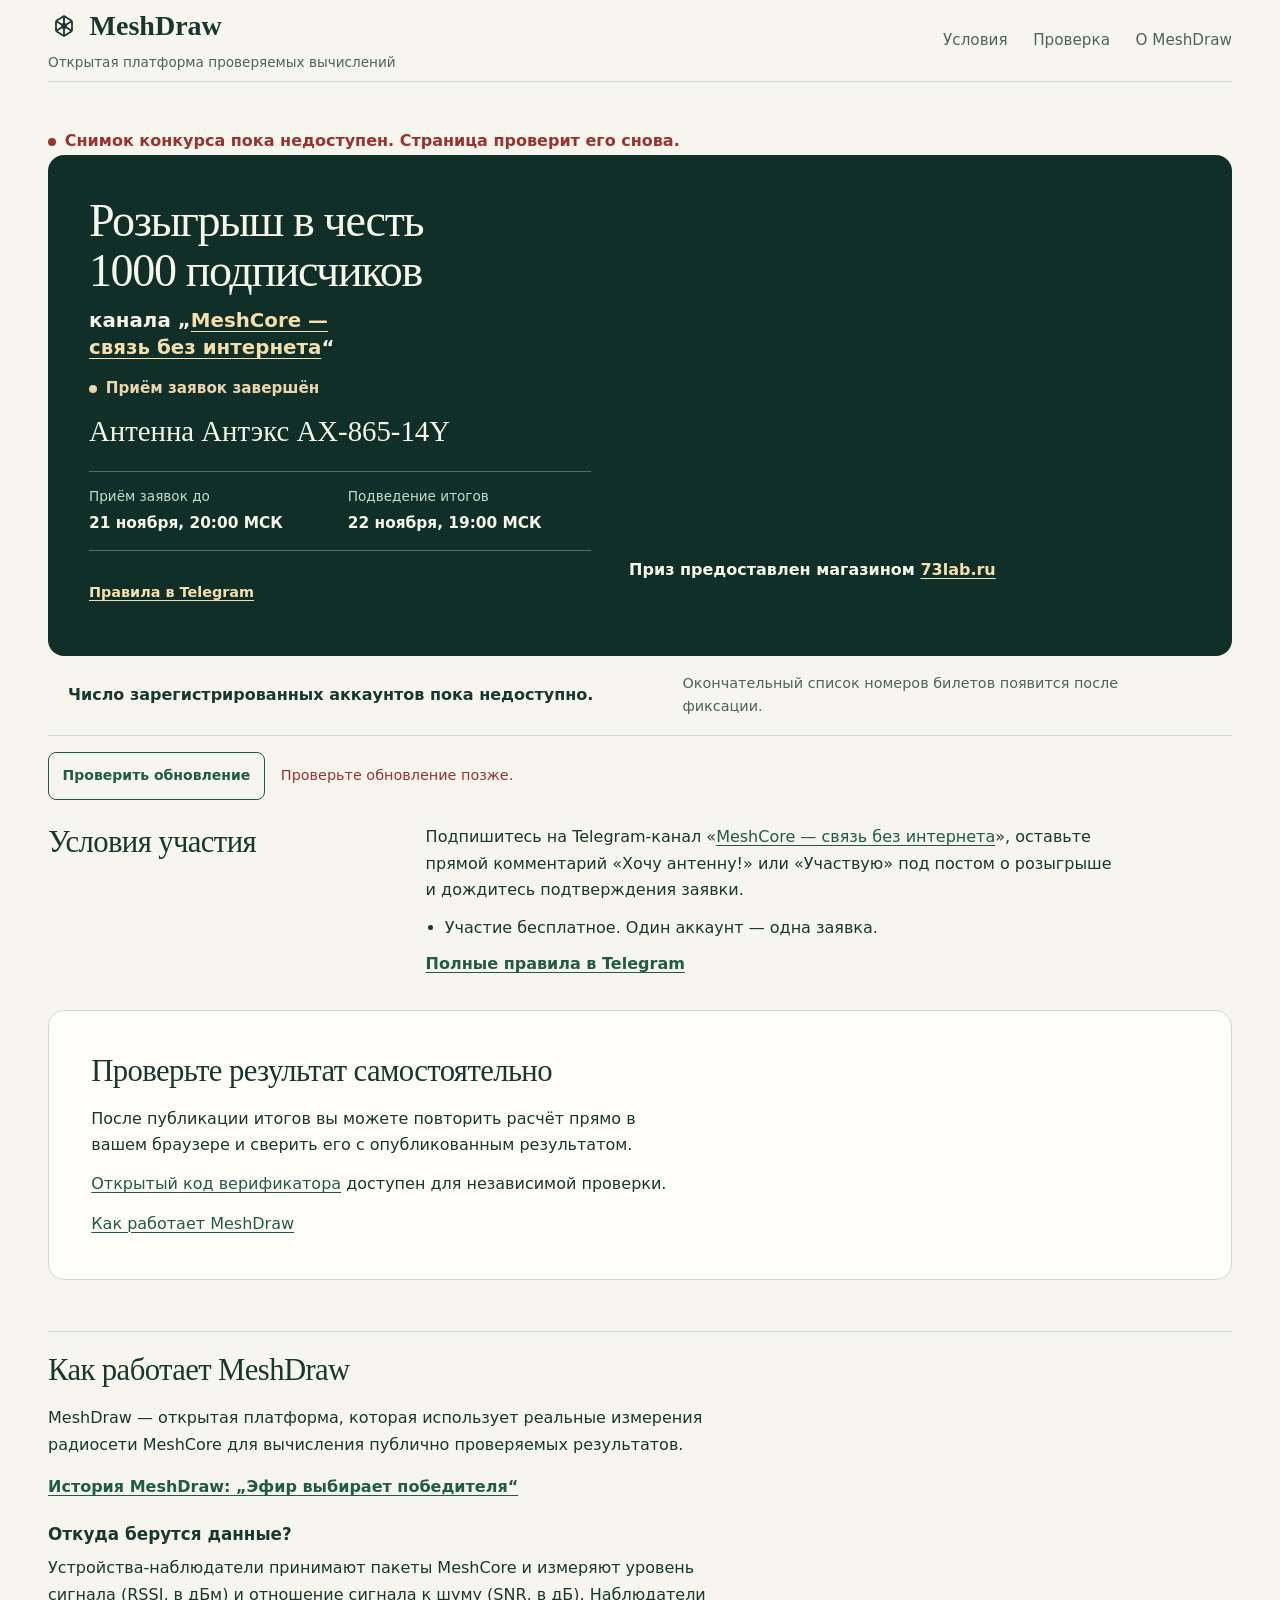
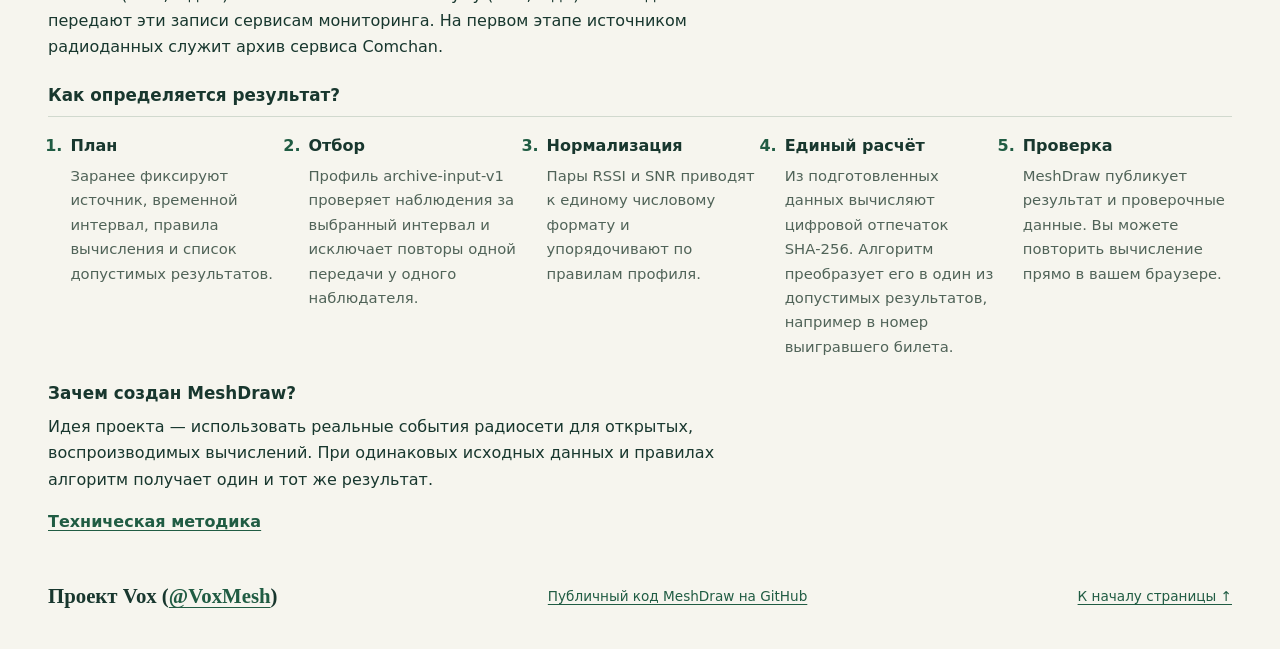
==== docs/index.html @ ba72a6e9 "Link MeshDraw project story" ====
<!doctype html>
<html lang="ru">
<head>
  <meta charset="utf-8">
  <meta name="meshdraw-ui-contract" content="meshdraw-web-v3">
  <meta name="meshdraw-announcement" content="announcement.json">
  <meta name="viewport" content="width=device-width,initial-scale=1">
  <meta http-equiv="Content-Security-Policy" content="default-src 'none'; script-src 'self'; style-src 'self'; connect-src 'self'; img-src 'self'; base-uri 'none'; form-action 'none'; object-src 'none'">
  <meta name="referrer" content="no-referrer">
  <meta name="description" content="MeshDraw — открытая платформа проверяемых вычислений по радиоданным сети MeshCore.">
  <title>MeshDraw</title>
  <link rel="stylesheet" href="./style.css">
  <link rel="stylesheet" href="./show-v2.css">
  <script type="module" src="./show-v2.mjs"></script>
</head>
<body>
  <a class="skip-link" href="#main">К содержанию</a>
  <header class="site-header shell">
    <div class="site-brand">
      <a class="brand" href="#main" aria-label="MeshDraw — к началу страницы">
        <svg viewBox="0 0 32 32" width="32" height="32" fill="none" stroke="currentColor" stroke-width="1.8" aria-hidden="true"><path d="M16 6v20M8 11l8-5 8 5M8 21l8 5 8-5M8 11v10m16-10v10M8 11l16 10M24 11 8 21"/><circle cx="16" cy="16" r="3" fill="currentColor" stroke="none"/></svg>
        <span>Mesh<wbr>Draw</span>
      </a>
      <p class="brand-subtitle">Открытая платформа проверяемых вычислений</p>
    </div>
    <nav aria-label="По странице"><a id="rules-link" href="#rules-section" hidden>Условия</a><a id="tickets-link" href="#tickets-section" hidden>Билеты</a><a href="#verification">Проверка</a><a href="#method">О MeshDraw</a></nav>
  </header>
  <main id="main" class="shell" tabindex="-1" aria-busy="true">
    <p id="state-feedback" class="status" role="status" data-tone="loading">Загружаем состояние конкурса…</p>
    <p id="synthetic-banner" class="synthetic" hidden><strong>Демонстрация MeshDraw.</strong> Счётчик, билеты и результат учебные (SYNTHETIC).</p>
    <section id="prelaunch" class="prelaunch" aria-labelledby="prelaunch-heading" hidden>
      <h1 id="prelaunch-heading">
        <span id="announcement-title">Конкурс MeshDraw</span>
        <span id="announcement-title-channel-line" class="announcement-title-channel" hidden>канала „<a id="announcement-title-channel" rel="noreferrer"></a>“</span>
      </h1>
      <p id="prelaunch-summary">Сведения о конкурсе пока недоступны.</p>
      <div class="announcement-hero" id="announcement-content" hidden>
        <div id="announcement-copy" class="announcement-copy">
          <p class="status announcement-status" id="announcement-status" role="status"></p>
          <p class="announcement-prize"><strong id="announcement-prize-title"></strong></p>
          <dl class="announcement-dates">
            <div>
              <dt>Приём заявок до</dt>
              <dd><time id="announcement-cutoff"></time></dd>
            </div>
            <div>
              <dt>Подведение итогов</dt>
              <dd><time id="announcement-ceremony"></time></dd>
            </div>
          </dl>
          <div class="announcement-actions">
            <a class="announcement-cta" id="announcement-cta" rel="noreferrer" hidden></a>
            <a id="announcement-rules-link" rel="noreferrer"></a>
          </div>
        </div>
        <div class="announcement-media">
          <img id="announcement-prize-image" class="announcement-prize-image" alt="" decoding="async" hidden>
          <p class="announcement-sponsor"><span id="announcement-sponsor"></span> <a id="announcement-sponsor-link" href="https://73lab.ru/" rel="noreferrer">73lab.ru</a></p>
        </div>
      </div>
      <div id="announcement-registration" class="announcement-registration" hidden>
        <div>
          <p id="announcement-meta">Официальный снимок регистрации пока недоступен.</p>
          <p id="announcement-updated" class="muted" hidden>Обновлено <time id="announcement-snapshot"></time></p>
          <p id="announcement-stale" class="muted" hidden>После этого снимка число заявок могло измениться.</p>
        </div>
        <p id="announcement-list-note" class="muted">Окончательный список номеров билетов появится после фиксации.</p>
      </div>
    </section>
    <div class="refresh-line">
      <button id="refresh-state" class="refresh-button" type="button">Проверить обновление</button>
      <p id="refresh-feedback" class="refresh-feedback" role="status"></p>
    </div>
    <p id="show-announcement" class="show-sr" role="status" aria-atomic="true"></p>
    <div id="contest-view" hidden>
      <div class="show-heading">
        <h1 id="contest-title">Конкурс MeshDraw</h1>
        <p id="contest-state" class="status" role="status" data-tone="loading">Загружаем конкурс…</p>
      </div>
      <section id="show-stage" class="show-stage" aria-labelledby="result-heading" hidden>
        <div class="show-display">
          <h2 id="result-heading">Розыгрыш MeshDraw</h2>
          <p class="show-admitted"><span id="show-count-label">Допущено билетов</span> <strong id="show-ticket-count">—</strong></p>
          <p id="show-updated" class="show-updated"></p>
          <p id="show-list-note" class="show-clock-note" hidden>Окончательный список номеров билетов появится после фиксации.</p>
          <p id="show-stale" class="show-clock-note" hidden>Данные могут быть устаревшими.</p>
          <p id="show-clock-label" class="show-clock-label" hidden>До запланированного чтения</p>
          <p id="show-countdown" class="show-countdown" role="timer" aria-live="off" hidden></p>
          <p id="show-clock-note" class="show-clock-note" role="status"></p>
          <div id="show-result" class="show-result">
            <p id="show-mask" class="show-mask" hidden>Билет № ****</p>
            <p id="winner-label" class="winner-label" hidden>Билет победителя</p>
            <p id="saved-result" class="winner" tabindex="-1" hidden></p>
            <p id="result-note" class="result-note">Победивший билет появится после проверки опубликованного пакета.</p>
            <details id="reserve-order" hidden>
              <summary class="show-link">Очередь резервных билетов</summary>
              <ol id="reserve-list"></ol>
            </details>
          </div>
          <div id="reveal-controls" class="reveal-controls" hidden>
            <button id="pause-reveal" type="button">Пауза</button>
            <button id="skip-reveal" type="button">Пропустить анимацию</button>
          </div>
          <div class="show-links">
            <a class="show-link" href="#verification">Проверить расчёт <span aria-hidden="true">↓</span></a>
            <a id="show-plan-link" class="show-link" href="#archive-section">План и хеш</a>
          </div>
        </div>
        <div class="show-network">
          <figure>
          <svg class="show-network-svg" viewBox="0 0 460 270" width="460" height="270" fill="none" aria-hidden="true">
            <path class="show-network-guide" d="M12 40h436M12 92h436M12 144h436M12 196h436M12 248h436M48 16v244m72-244v244m72-244v244m72-244v244m72-244v244m72-244v244"/>
            <path class="show-network-links" d="M47 194l68-89 68 116m-68-116 97 45-29 71m-68-116 91-64 6 109 88-58-94-51m6 109 118 75-30-133 111 45-81 88m-30-133 99-58 12 103"/>
            <path class="show-network-signal" d="M47 194l68-89 97 45 88-58 111 45"/>
            <g class="show-network-waves"><circle cx="212" cy="150" r="34"/><circle cx="212" cy="150" r="61"/><circle cx="212" cy="150" r="92"/></g>
            <g class="show-network-nodes">
              <circle cx="47" cy="194" r="4"/><circle cx="115" cy="105" r="5"/><circle cx="183" cy="221" r="4"/>
              <circle cx="206" cy="41" r="4"/><circle cx="212" cy="150" r="8"/><circle cx="300" cy="92" r="5"/>
              <circle cx="330" cy="225" r="4"/><circle cx="399" cy="34" r="4"/><circle cx="411" cy="137" r="5"/>
            </g>
          </svg>
          <figcaption>
            <strong>Схема сети MeshCore</strong>
            <span>Иллюстрация связи между узлами без географии и телеметрии.</span>
          </figcaption>
          </figure>
          <div id="show-rf" class="show-rf" hidden>
            <p id="show-rf-summary"></p>
            <svg viewBox="0 0 240 48" width="240" height="48" fill="none" aria-hidden="true">
              <path d="M0 12h240M0 36h240" class="show-network-guide"/>
              <polyline id="show-rf-trace" class="show-network-signal" pathLength="1" stroke-dasharray="1"/>
            </svg>
            <p id="show-rf-caption"></p>
          </div>
        </div>
      </section>

      <div class="contest-content">
        <section id="rules-section" class="rules-section" aria-labelledby="rules-heading">
          <h2 id="rules-heading">Условия участия</h2>
          <p id="prize" class="prize" hidden></p>
          <p id="rules" class="rules">Условия пока не загружены.</p>
          <dl class="dates">
            <div><dt>Начало приёма</dt><dd id="opens-at">—</dd></div>
            <div><dt>Приём до <span class="muted">(не включая границу)</span></dt><dd id="cutoff-at">—</dd></div>
          </dl>
        </section>
        <section id="tickets-section" class="tickets-section" aria-labelledby="tickets-heading" hidden>
          <h2 id="tickets-heading">Зафиксированные билеты <span id="ticket-count" class="ticket-count"></span></h2>
          <details id="ticket-details"><summary>Посмотреть номера билетов</summary><ul id="tickets" class="tickets" tabindex="0" aria-label="Опубликованные номера билетов"></ul></details>
        </section>
        <section id="archive-section" hidden aria-labelledby="archive-heading">
          <h2 id="archive-heading">План розыгрыша</h2>
          <dl class="archive-plan">
            <div><dt>Запланированное чтение источника</dt><dd id="archive-read-at">—</dd></div>
            <div><dt>Архивный интервал</dt><dd id="archive-window">—</dd></div>
            <div><dt>Контрольная сумма плана (SHA-256)</dt><dd><code id="plan-hash">—</code></dd></div>
          </dl>
        </section>
      </div>
    </div>
    <section id="announcement-rules" class="announcement-rules" aria-labelledby="announcement-rules-title" hidden>
      <h2 id="announcement-rules-title">Условия участия</h2>
      <div>
        <p id="announcement-participation"></p>
        <ul id="announcement-conditions"></ul>
        <p><a id="announcement-full-rules" rel="noreferrer"></a></p>
      </div>
    </section>
    <section id="verification" class="verification" aria-labelledby="verification-heading">
      <div class="verification-intro">
        <h2 id="verification-heading">Проверьте результат самостоятельно</h2>
        <p id="verification-note">После публикации итогов вы можете повторить расчёт прямо в вашем браузере и сверить его с опубликованным результатом.</p>
        <p><a id="verification-source" href="https://github.com/VoxMesh/meshdraw" rel="noreferrer">Открытый код верификатора</a> доступен для независимой проверки.</p>
        <p><a href="#method">Как работает MeshDraw</a></p>
      </div>
      <div id="verification-action" class="verification-action" hidden>
        <button id="recalculate" type="button" disabled hidden aria-describedby="verification-note">Пересчитать в браузере</button>
        <p id="verification-links" hidden><a id="download-verification" download="verification.json">Скачать данные для проверки</a></p>
        <p id="verification-status" class="verification-status" role="status" aria-live="polite" aria-atomic="true">Проверка ещё не выполнена.</p>
      </div>
      <details id="calculation-details" class="technical-details" hidden>
        <summary>Технические подробности</summary>
        <div class="technical-body">
          <p class="muted">Профиль archive-input-v1 задаёт отбор наблюдений из снимка архива Comchan. После исключения повторов и нормализации RSSI и SNR вычисляются SHA-256 и индекс в зафиксированном списке билетов.</p>
          <p id="steps-note" class="muted">После пересчёта здесь появятся выбранные записи, RF-байты, хеш и индекс билета.</p>
          <pre id="calculation-output" hidden tabindex="0" aria-label="Шаги и значения пересчёта"></pre>
          <div class="downloads">
            <p><a href="./result.json" download>Скачать состояние конкурса (JSON)</a></p>
          </div>
        </div>
      </details>
    </section>
    <section id="method" class="method" aria-labelledby="method-heading">
      <h2 id="method-heading">Как работает MeshDraw</h2>
      <p class="method-intro">MeshDraw — открытая платформа, которая использует реальные измерения радиосети MeshCore для вычисления публично проверяемых результатов.</p>
      <p class="method-link"><a href="https://t.me/MeshCore_offline_network/201" rel="noreferrer">История MeshDraw: „Эфир выбирает победителя“</a></p>
      <h3>Откуда берутся данные?</h3>
      <p class="method-intro">Устройства-наблюдатели принимают пакеты MeshCore и измеряют уровень сигнала (RSSI, в дБм) и отношение сигнала к шуму (SNR, в дБ). Наблюдатели передают эти записи сервисам мониторинга. На первом этапе источником радиоданных служит архив сервиса Comchan.</p>
      <h3>Как определяется результат?</h3>
      <ol class="method-steps">
        <li><strong>План</strong><p>Заранее фиксируют источник, временной интервал, правила вычисления и список допустимых результатов.</p></li>
        <li><strong>Отбор</strong><p>Профиль archive-input-v1 проверяет наблюдения за выбранный интервал и исключает повторы одной передачи у одного наблюдателя.</p></li>
        <li><strong>Нормализация</strong><p>Пары RSSI и SNR приводят к единому числовому формату и упорядочивают по правилам профиля.</p></li>
        <li><strong>Единый расчёт</strong><p>Из подготовленных данных вычисляют цифровой отпечаток SHA‑256. Алгоритм преобразует его в один из допустимых результатов, например в номер выигравшего билета.</p></li>
        <li><strong>Проверка</strong><p>MeshDraw публикует результат и проверочные данные. Вы можете повторить вычисление прямо в вашем браузере.</p></li>
      </ol>
      <h3>Зачем создан MeshDraw?</h3>
      <p class="method-intro">Идея проекта — использовать реальные события радиосети для открытых, воспроизводимых вычислений. При одинаковых исходных данных и правилах алгоритм получает один и тот же результат.</p>
      <p class="method-link"><a id="method-docs" href="https://github.com/VoxMesh/meshdraw#методика" rel="noreferrer">Техническая методика</a></p>
    </section>
    <noscript><p class="error">Включите JavaScript, чтобы увидеть состояние конкурса и воспользоваться пересчётом.</p></noscript>
  </main>
  <footer class="site-footer shell"><span class="footer-brand">Проект Vox (<a href="https://github.com/VoxMesh" rel="noreferrer">@VoxMesh</a>)</span><a href="https://github.com/VoxMesh/meshdraw" rel="noreferrer">Публичный код MeshDraw на GitHub</a><a href="#main">К началу страницы ↑</a></footer>
</body>
</html>
---- docs/style.css ----
:root { color-scheme:light; --ink:#18372e; --muted:#506358; --paper:#f6f5ee; --surface:#fffef9; --line:#d1d9ce; --accent:#205c43; --forest:#153e30; --mint:#e0f2d2; --error:#9c322c; --focus:#b95320; --hint:#eef1e8; }
* { box-sizing:border-box; }
[hidden] { display:none !important; }
html { scroll-behavior:smooth; scroll-padding-top:1.5rem; }
body { margin:0; background:var(--paper); color:var(--ink); font:1rem/1.65 system-ui,-apple-system,'Segoe UI',sans-serif; }
.shell { width:min(100% - 6rem,77rem); margin-inline:auto; }
.site-header { display:flex; align-items:center; justify-content:space-between; gap:.65rem 1.5rem; padding-block:.55rem; border-bottom:1px solid var(--line); }
.brand { display:inline-flex; align-items:center; gap:.6rem; font:700 1.75rem/1.2 Georgia,'Times New Roman',serif; text-decoration:none; color:var(--ink); }
.site-brand { min-inline-size:0; }
.brand { max-inline-size:100%; min-inline-size:0; }
.brand-subtitle { max-width:48ch; margin-top:.2rem; color:var(--muted); font-size:.85rem; line-height:1.4; overflow-wrap:anywhere; }
.brand span { min-inline-size:0; overflow-wrap:anywhere; }
.brand svg { flex-shrink:0; }
nav { display:flex; flex-wrap:wrap; gap:clamp(.8rem,2vw,2rem); font-size:.95rem; }
nav a { display:inline-flex; align-items:center; min-height:44px; text-decoration:none; color:var(--muted); padding-block:.5rem; }
nav a:hover { text-decoration:underline; }
main { padding-block:1.4rem 1rem; }
.prelaunch { padding-block:clamp(2rem,6vw,5.5rem) clamp(2.5rem,6vw,5.5rem); }
.prelaunch h1 { max-width:20ch; }
.prelaunch p { max-width:48ch; margin-top:1.25rem; color:var(--muted); font-size:1.05rem; }
h1,h2,h3,p { margin:0; }
h1,h2,h3 { overflow-wrap:anywhere; text-wrap:balance; }
h1 { font:500 clamp(2.25rem,4.4vw,3.75rem)/1.1 Georgia,'Times New Roman',serif; letter-spacing:-.03em; max-width:19ch; }
h2 { font:500 clamp(1.5rem,2.4vw,2rem)/1.2 Georgia,'Times New Roman',serif; letter-spacing:-.02em; margin-bottom:1rem; }
h3 { font-size:1.05rem; margin-block:1.5rem .75rem; }
p+p { margin-top:.8rem; }
.synthetic { background:#eee5bf; color:#49431e; padding:.65rem 1rem; margin-bottom:2rem; border-radius:.4rem; font-size:.9rem; }
.contest-overview { display:grid; grid-template-columns:minmax(0,1.2fr) minmax(0,.9fr); gap:clamp(2rem,5vw,5rem); align-items:start; padding-block:1.25rem 3.5rem; }
.contest-intro { padding-block:.5rem; }
.prize { font-size:1.2rem; line-height:1.5; margin-top:1.3rem; overflow-wrap:anywhere; }
.status { display:inline-flex; align-items:baseline; gap:.55rem; color:var(--accent); font-weight:650; margin-top:1.5rem; }
.status::before { content:''; width:.5rem; height:.5rem; border-radius:50%; background:currentColor; flex:0 0 .5rem; align-self:center; }
.status[data-tone="loading"] { color:var(--muted); }
.status[data-tone="error"] { color:var(--error); }
.dates { margin:1.5rem 0 0; display:grid; gap:1rem; }
.dates div { border-top:1px solid var(--line); padding-top:.7rem; }
dt { font-size:.85rem; color:var(--muted); margin-bottom:.2rem; }
dd { margin:0; overflow-wrap:anywhere; font-variant-numeric:tabular-nums; }
.snapshot-note { color:var(--muted); font-size:.85rem; max-width:55ch; margin-top:1rem; }
.result-panel { position:relative; overflow:hidden; background:var(--forest); color:#f4f8eb; border-radius:1rem; padding:clamp(1.5rem,3.5vw,3rem); min-width:0; }
.result-panel h2 { font-size:1.4rem; margin-bottom:2.5rem; }
.winner-label { color:#c8ddc4; font-size:.9rem; }
.winner { font:500 clamp(3.25rem,7vw,6rem)/1.2 Georgia,'Times New Roman',serif; letter-spacing:-.03em; font-variant-numeric:lining-nums tabular-nums; overflow-wrap:anywhere; padding-block:.25rem .8rem; }
.result-panel[data-result="empty"] .winner,.result-panel[data-result="error"] .winner { font-size:clamp(2rem,3.6vw,3rem); padding-block:1rem; }
.result-note { color:#d2e3cb; font-size:.9rem; min-height:3.3em; }
.result-link { display:flex; justify-content:space-between; gap:1rem; border-top:1px dashed #769780; margin-top:2rem; padding-top:1.25rem; color:var(--mint); font-weight:650; text-decoration:none; }
.result-link:hover { color:#fff; text-decoration:underline; }
.result-panel[data-result="available"] .winner { animation:reveal-result .6s cubic-bezier(.16,1,.3,1) both; }
@keyframes reveal-result { from { clip-path:inset(0 0 100%); transform:translateY(.25rem); } to { clip-path:inset(0); transform:translateY(0); } }
.contest-content { display:grid; grid-template-columns:minmax(0,1.2fr) minmax(0,.9fr); gap:clamp(2rem,5vw,5rem); padding-block:2.5rem 3rem; border-top:1px solid var(--line); }
.rules { white-space:pre-wrap; overflow-wrap:anywhere; max-width:70ch; }
.ticket-count { display:inline-block; padding:.1em .45em; background:#e3eadb; border-radius:.25rem; font:600 .65em/1.5 system-ui,sans-serif; vertical-align:.15em; font-variant-numeric:tabular-nums; }
.tickets-section .muted { max-width:50ch; }
.tickets { display:grid; grid-template-columns:repeat(auto-fill,minmax(4.2rem,1fr)); gap:.5rem; list-style:none; padding:.25rem; margin:1rem 0 .25rem; max-height:20rem; overflow:auto; font:.95rem/1.6 ui-monospace,'Cascadia Code',Consolas,monospace; font-variant-numeric:tabular-nums; }
.tickets li { background:var(--surface); text-align:center; border:1px solid var(--line); border-radius:.3rem; padding:.4rem .25rem; overflow-wrap:anywhere; }
.tickets li[data-winner="true"] { background:var(--forest); color:#fff; border-color:var(--forest); }
.verification { display:grid; grid-template-columns:minmax(0,1.2fr) minmax(0,.9fr); column-gap:clamp(2rem,5vw,5rem); background:var(--surface); border:1px solid var(--line); border-radius:1rem; padding:clamp(1.25rem,3.3vw,3rem); }
.verification-intro p { max-width:65ch; }
.verification-action { padding-top:.25rem; }
button { border:1px solid var(--accent); border-radius:.5rem; padding:.9rem 1.6rem; background:var(--accent); color:#fff; font:650 1rem/1.4 system-ui,sans-serif; cursor:pointer; min-height:3rem; min-width:12rem; }
button:hover:not(:disabled) { background:#164b35; border-color:#164b35; }
button:active:not(:disabled) { background:#103c29; }
button:disabled { background:#e0e5da; color:#52634f; border-color:#c0cbb8; cursor:not-allowed; }
.verification-status { margin-top:1rem; font-size:.95rem; font-weight:600; min-height:3.3em; overflow-wrap:anywhere; }
.verification-status[data-state="match"] { color:var(--accent); }
.verification-status[data-state="error"],.error { color:var(--error); }
details { margin-top:1rem; }
summary { cursor:pointer; width:fit-content; font-weight:600; color:var(--accent); padding-block:.4rem; min-height:2.75rem; }
summary:hover { text-decoration:underline; text-underline-offset:.2em; }
.technical-details { grid-column:1/-1; border-top:1px solid var(--line); padding-top:.6rem; }
.technical-body { padding-block:.75rem .25rem; }
.archive-plan { display:grid; gap:1rem; margin:.75rem 0 1.5rem; }
.archive-plan dd { font-size:.9rem; }
pre { margin:1.25rem 0; padding:1rem; background:var(--hint); border-radius:.4rem; white-space:pre-wrap; overflow-wrap:anywhere; overflow-x:auto; font:.85rem/1.6 ui-monospace,'Cascadia Code',Consolas,monospace; tab-size:2; }
code { font:.85em/1.6 ui-monospace,'Cascadia Code',Consolas,monospace; overflow-wrap:anywhere; }
.downloads { display:flex; gap:.5rem 2rem; flex-wrap:wrap; margin-block:1rem; font-size:.9rem; }
.downloads p { margin:0; }
.muted { color:var(--muted); font-size:.95rem; }
.site-footer { display:flex; align-items:center; justify-content:space-between; flex-wrap:wrap; gap:1rem 2rem; padding-block:2rem 2.5rem; color:var(--muted); font-size:.85rem; }
.footer-brand { font:700 1.3rem/1.2 Georgia,'Times New Roman',serif; color:var(--ink); }
a { color:var(--accent); text-underline-offset:.2em; text-decoration-thickness:1px; }
a:hover { text-decoration-thickness:2px; }
:focus-visible { outline:3px solid var(--focus); outline-offset:4px; }
.result-panel :focus-visible { outline-color:var(--mint); }
.skip-link { position:absolute; z-index:2; top:.5rem; left:.75rem; padding:.5rem .75rem; background:var(--surface); transform:translateY(-200%); }
.skip-link:focus { transform:translateY(0); }
::selection { background:#c5dec1; color:var(--ink); }
* { scrollbar-color:#829b7e var(--paper); }
@media(max-width:55rem) {
  .shell { width:calc(100% - 3rem); }
  .contest-overview,.contest-content,.verification { grid-template-columns:minmax(0,1fr); }
  .contest-overview { padding-bottom:2rem; gap:2rem; }
  .contest-content { padding-block:2rem; gap:2rem; }
  h1 { max-width:24ch; }
  .result-panel h2 { margin-bottom:1.5rem; }
  .verification-action { margin-top:1.5rem; }
}
@media(max-width:32rem) {
  .shell { width:calc(100% - 2rem); }
  .site-header { flex-wrap:wrap; gap:0 .8rem; padding-block:.5rem; }
  .brand { font-size:1.45rem; }
  .brand svg { width:1.55rem; height:1.55rem; }
  nav { gap:0 .9rem; font-size:.85rem; }
  main { padding-top:1.25rem; }
  .contest-overview { padding-top:.5rem; }
  .synthetic { margin-bottom:1.5rem; }
  button { width:100%; }
  .result-panel { padding:1.5rem; }
  .site-footer { align-items:flex-start; flex-direction:column; }
  pre { padding:.75rem; }
}
@media(prefers-reduced-motion:reduce) { html { scroll-behavior:auto; } .result-panel[data-result="available"] .winner { animation:none; } }
---- docs/show-v2.css ----
.refresh-line {
  display:flex;
  flex-wrap:wrap;
  align-items:center;
  gap:.45rem 1rem;
  margin-block:1rem 0;
  color:var(--muted);
  font-size:.9rem;
}
.refresh-button {
  background:transparent;
  color:var(--accent);
  width:auto;
  min-width:0;
  padding:.45rem .85rem;
  font-size:.875rem;
}
.refresh-button:hover:not(:disabled),.refresh-button:active:not(:disabled) {
  background:var(--hint);
  color:var(--ink);
  border-color:var(--accent);
}
.refresh-feedback[data-tone="error"] { color:var(--error); }
.show-heading {
  display:grid;
  grid-template-columns:minmax(0,1fr) minmax(14rem,.6fr);
  align-items:end;
  gap:1rem 3rem;
  margin-block:1.5rem;
}
.show-heading h1 { max-width:28ch; font-size:clamp(2.15rem,4vw,3.5rem); }
.show-heading .status { margin:0; justify-self:end; }
.contest-content .dates { max-width:34rem; }
.show-stage {
  --show-bg:#102f28;
  --show-ink:#f6f7e9;
  --show-muted:#bad3bd;
  --show-light:#f0d9a2;
  display:grid;
  grid-template-columns:minmax(0,1.02fr) minmax(0,1fr);
  gap:clamp(1.25rem,4vw,4.5rem);
  align-items:start;
  background:var(--show-bg);
  color:var(--show-ink);
  border-radius:1rem;
  padding:clamp(1.5rem,4vw,3.75rem);
  margin-block:1rem 2.5rem;
}
.show-stage h2 { font-size:clamp(1.5rem,2.3vw,2rem); margin-bottom:1.1rem; }
.show-stage :focus-visible { outline-color:var(--show-light); }
.show-admitted {
  display:flex;
  align-items:baseline;
  flex-wrap:wrap;
  gap:.15rem .85rem;
  margin-bottom:1.2rem;
  color:var(--show-muted);
}
.show-admitted strong {
  order:-1;
  font:500 clamp(3.25rem,6vw,5.75rem)/1 Georgia,'Times New Roman',serif;
  color:var(--show-ink);
  font-variant-numeric:lining-nums tabular-nums;
}
.show-stage[data-phase="DRAWN"] .show-admitted strong {
  order:-1; font-size:clamp(2rem,3.5vw,3rem); }
.show-clock-label { color:var(--show-muted); font-size:.92rem; }
.show-clock-label + .show-countdown { margin-top:.05rem; }
.show-countdown {
  color:var(--show-light);
  font:600 clamp(1.75rem,4.1vw,3.3rem)/1.16 ui-monospace,'Cascadia Code',Consolas,monospace;
  font-variant-numeric:tabular-nums;
  overflow-wrap:anywhere;
}
.show-clock-note { color:var(--show-muted); font-size:.9rem; max-width:42ch; }
.show-clock-note:empty { display:none; }
.show-result { margin-top:1.4rem; border-top:1px solid #668477; padding-top:1.05rem; }
.show-result .result-note { min-height:0; }
.show-result .winner {
  color:var(--show-light);
  margin-top:.15rem;
  font-size:clamp(3.3rem,8.2vw,6rem);
  line-height:1.05;
}
.show-links { display:flex; flex-wrap:wrap; gap:0 1.25rem; }
.show-link {
  display:inline-flex;
  gap:.6rem;
  align-items:center;
  min-height:2.75rem;
  margin-top:.65rem;
  color:var(--show-light);
  font-weight:650;
}
.show-network { min-width:0; }
.show-network figure { margin:0; }
.show-network-svg { display:block; width:100%; height:auto; }
.show-network-guide { stroke:#40665a; stroke-width:.7; }
.show-network-links { stroke:#6a9d87; stroke-width:1.25; }
.show-network-waves { stroke:#6a9d87; stroke-width:.9; stroke-dasharray:2 5; }
.show-network-signal { stroke:#f0d9a2; stroke-width:1.8; stroke-linejoin:round; stroke-linecap:round; }
.show-network-nodes { fill:#153e30; stroke:#f0d9a2; stroke-width:1.6; }
.show-network figcaption { display:grid; gap:.15rem; color:var(--show-muted); font-size:.9rem; }
.show-network figcaption strong { color:var(--show-ink); }
.show-rf {
  display:grid;
  gap:.15rem;
  margin-top:1rem;
  padding-top:.85rem;
  border-top:1px solid #668477;
  color:var(--show-muted);
  font-size:.85rem;
}
.show-rf p + p,.show-rf svg + p { margin:0; }
.show-rf svg { display:block; width:min(100%,22rem); height:auto; }
@media(max-width:55rem) {
  .show-heading,.show-stage { grid-template-columns:minmax(0,1fr); }
  .show-heading .status { justify-self:start; }
  .show-network-svg { max-width:27rem; }
}

.show-sr {
  position:absolute;
  inline-size:1px;
  block-size:1px;
  overflow:hidden;
  clip-path:inset(50%);
  white-space:nowrap;
}

.show-updated { color:var(--show-muted); font-size:.9rem; margin-block:.35rem .9rem; }
.show-mask { color:var(--show-light); font:500 clamp(1.8rem,4.4vw,3.6rem)/1.2 Georgia,serif; overflow-wrap:anywhere; }
.reveal-controls { display:flex; flex-wrap:wrap; gap:.65rem; margin-block:1rem .25rem; }
.reveal-controls button { min-width:0; background:transparent; color:var(--show-ink); border-color:var(--show-muted); padding:.55rem .85rem; }
.reveal-controls button:hover { color:var(--show-bg); background:var(--show-muted); }
.show-stage #saved-result:focus { outline:2px solid var(--show-light); outline-offset:3px; }
.verification { overflow-wrap:anywhere; }
#recalculate { min-width:0; max-width:100%; overflow-wrap:anywhere; }
.show-stage[data-reveal="playing"] .show-network-waves { animation:show-waves 2s ease-in-out infinite alternate; }
@keyframes show-waves { from { opacity:.3; } to { opacity:1; } }
@media(prefers-reduced-motion:reduce) {
  .show-stage[data-reveal="playing"] .show-network-waves { animation:none; }
}

.announcement { padding:0; }
.announcement-hero {
  display:grid;
  grid-template-columns:minmax(0,1fr) minmax(0,1.12fr);
  align-items:center;
  gap:clamp(1.25rem,3vw,2.75rem);
  padding:clamp(1.25rem,3.2vw,3rem);
  border-radius:1rem;
  background:#102f28;
  color:#f6f7e9;
}
.announcement h1 {
  max-width:19ch;
  font-size:clamp(2rem,3.6vw,3.3rem);
}
.announcement-title-channel {
  display:block;
  margin-top:.6rem;
  font:600 clamp(1.05rem,1.55vw,1.3rem)/1.4 system-ui,sans-serif;
  letter-spacing:normal;
}
.announcement-hero p { max-width:42ch; margin:0; color:#c7ddca; font-size:.95rem; }
.announcement-hero .announcement-status {
  margin-top:1rem;
  color:#e9d6ad;
  line-height:1.4;
}
.announcement-status[data-tone="open"] { color:#d8efbf; }
.announcement-status[data-tone="error"] { color:#ffd0bf; }
.announcement-hero .announcement-prize {
  margin-top:.8rem;
  font:500 clamp(1.35rem,2.25vw,2rem)/1.2 Georgia,'Times New Roman',serif;
  color:#f6f7e9;
  overflow-wrap:anywhere;
}
.announcement-prize strong { font-weight:500; }
.announcement-dates {
  display:grid;
  grid-template-columns:repeat(2,minmax(0,1fr));
  gap:.6rem 1rem;
  margin:1.35rem 0 0;
  padding-block:.85rem;
  border-block:1px solid #507264;
}
.announcement-dates dt { color:#c7ddca; }
.announcement-dates dd { font-size:.96rem; font-weight:650; }
.announcement-actions {
  display:flex;
  flex-wrap:wrap;
  align-items:center;
  gap:.35rem 1.15rem;
  margin-top:1.25rem;
  font-size:.9rem;
  font-weight:650;
}
.announcement-hero a { color:#f4dfad; }
.announcement-hero a:focus-visible { outline-color:#f4dfad; }
.announcement-actions a {
  display:inline-flex;
  align-items:center;
  min-height:2.75rem;
}
.announcement-actions .announcement-cta {
  padding:.55rem .9rem;
  background:#f0d9a2;
  color:#102f28;
  border-radius:.4rem;
  text-decoration:none;
}
.announcement-actions .announcement-cta:hover { background:#ffebbb; text-decoration:underline; }
.announcement-media { min-width:0; }
.announcement-prize-image {
  display:block;
  inline-size:100%;
  block-size:auto;
  border-radius:.55rem;
}
.announcement-media .announcement-sponsor {
  margin-top:.75rem;
  color:#f6f7e9;
  font-size:1rem;
  font-weight:600;
  line-height:1.45;
  text-wrap:pretty;
}
.announcement-registration {
  display:grid;
  grid-template-columns:minmax(0,1.1fr) minmax(0,1fr);
  align-items:center;
  gap:.4rem 2rem;
  padding:1rem 1.25rem;
  border-bottom:1px solid var(--line);
}
.announcement-registration p { margin:0; font-size:.9rem; }
#announcement-meta { color:var(--ink); font-weight:650; font-size:1rem; }
.announcement-rules {
  display:grid;
  grid-template-columns:minmax(0,.75fr) minmax(0,1.75fr);
  gap:.45rem 2rem;
  padding-block:1.5rem 2rem;
}
.announcement-rules h2 { margin:0; }
.announcement-rules p,.announcement-rules ul { max-width:68ch; }
.announcement-rules ul { margin:.7rem 0 0; padding-inline-start:1.2rem; }
.announcement-rules li + li { margin-top:.4rem; }
.announcement-rules ul + p { margin-top:.65rem; font-weight:650; }
.announcement-hero[data-locked] {
  display:block;
  padding:0 0 1rem;
  border-bottom:1px solid var(--line);
  border-radius:0;
  background:transparent;
  color:var(--ink);
}
.announcement-hero[data-locked] .announcement-copy {
  display:grid;
  grid-template-columns:minmax(0,1.15fr) minmax(0,1fr);
  grid-template-areas:"title dates" "status dates" "prize links";
  column-gap:clamp(1rem,4vw,3rem);
  align-items:start;
}
.announcement-hero[data-locked] h1 {
  grid-area:title;
  max-width:none;
  font-size:clamp(1.6rem,2.5vw,2.35rem);
  text-wrap:wrap;
}
.announcement-hero[data-locked] .announcement-status { grid-area:status; margin-top:.45rem; color:var(--accent); }
.announcement-hero[data-locked] .announcement-status[data-tone="error"] { color:var(--error); }
.announcement-hero[data-locked] .announcement-prize { grid-area:prize; color:var(--ink); font-size:1.1rem; }
.announcement-hero[data-locked] .announcement-actions { grid-area:links; margin:0; }
.announcement-hero[data-locked] a { color:var(--accent); }
.announcement-hero[data-locked] a:focus-visible { outline-color:var(--focus); }
.announcement-hero[data-locked] .announcement-dates {
  grid-area:dates;
  margin:0;
  border-color:var(--line);
}
.announcement-hero[data-locked] dt { color:var(--muted); }
.announcement-hero[data-locked] .announcement-media { display:none; }
.method { margin-top:clamp(2rem,4vw,3.25rem); padding-top:1.25rem; border-top:1px solid var(--line); }
.method-intro { max-width:68ch; }
.method h3 { margin:1.3rem 0 .4rem; }
.method-steps {
  display:grid;
  grid-template-columns:repeat(5,minmax(0,1fr));
  gap:1rem 1.65rem;
  margin:0;
  padding:1rem 0 0 1.25rem;
  border-top:1px solid var(--line);
}
.method-steps li { padding-inline-start:.15rem; }
.method-steps li::marker { color:var(--accent); font-weight:650; }
.method-steps strong { display:block; margin-bottom:.3rem; }
.method-steps p { color:var(--muted); font-size:.925rem; }
.method-link { margin-top:1rem; font-weight:650; }
#show-stage:not([hidden]) + .contest-content { padding-top:1.5rem; }
#archive-section { min-inline-size:0; }
#archive-section dl { margin-block:0; }
@media(max-width:65rem) {
  .method-steps { grid-template-columns:repeat(3,minmax(0,1fr)); }
}
@media(max-width:49rem) {
  .announcement-hero,.announcement-rules,.announcement-registration { grid-template-columns:minmax(0,1fr); }
  .announcement h1 { max-width:24ch; }
  .announcement-registration { padding-inline:.3rem; }
  .announcement-hero[data-locked] .announcement-copy { display:block; }
  .announcement-hero[data-locked] .announcement-dates { margin-top:.8rem; }
}
@media(max-width:34rem) {
  .method-steps { grid-template-columns:minmax(0,1fr); }
}
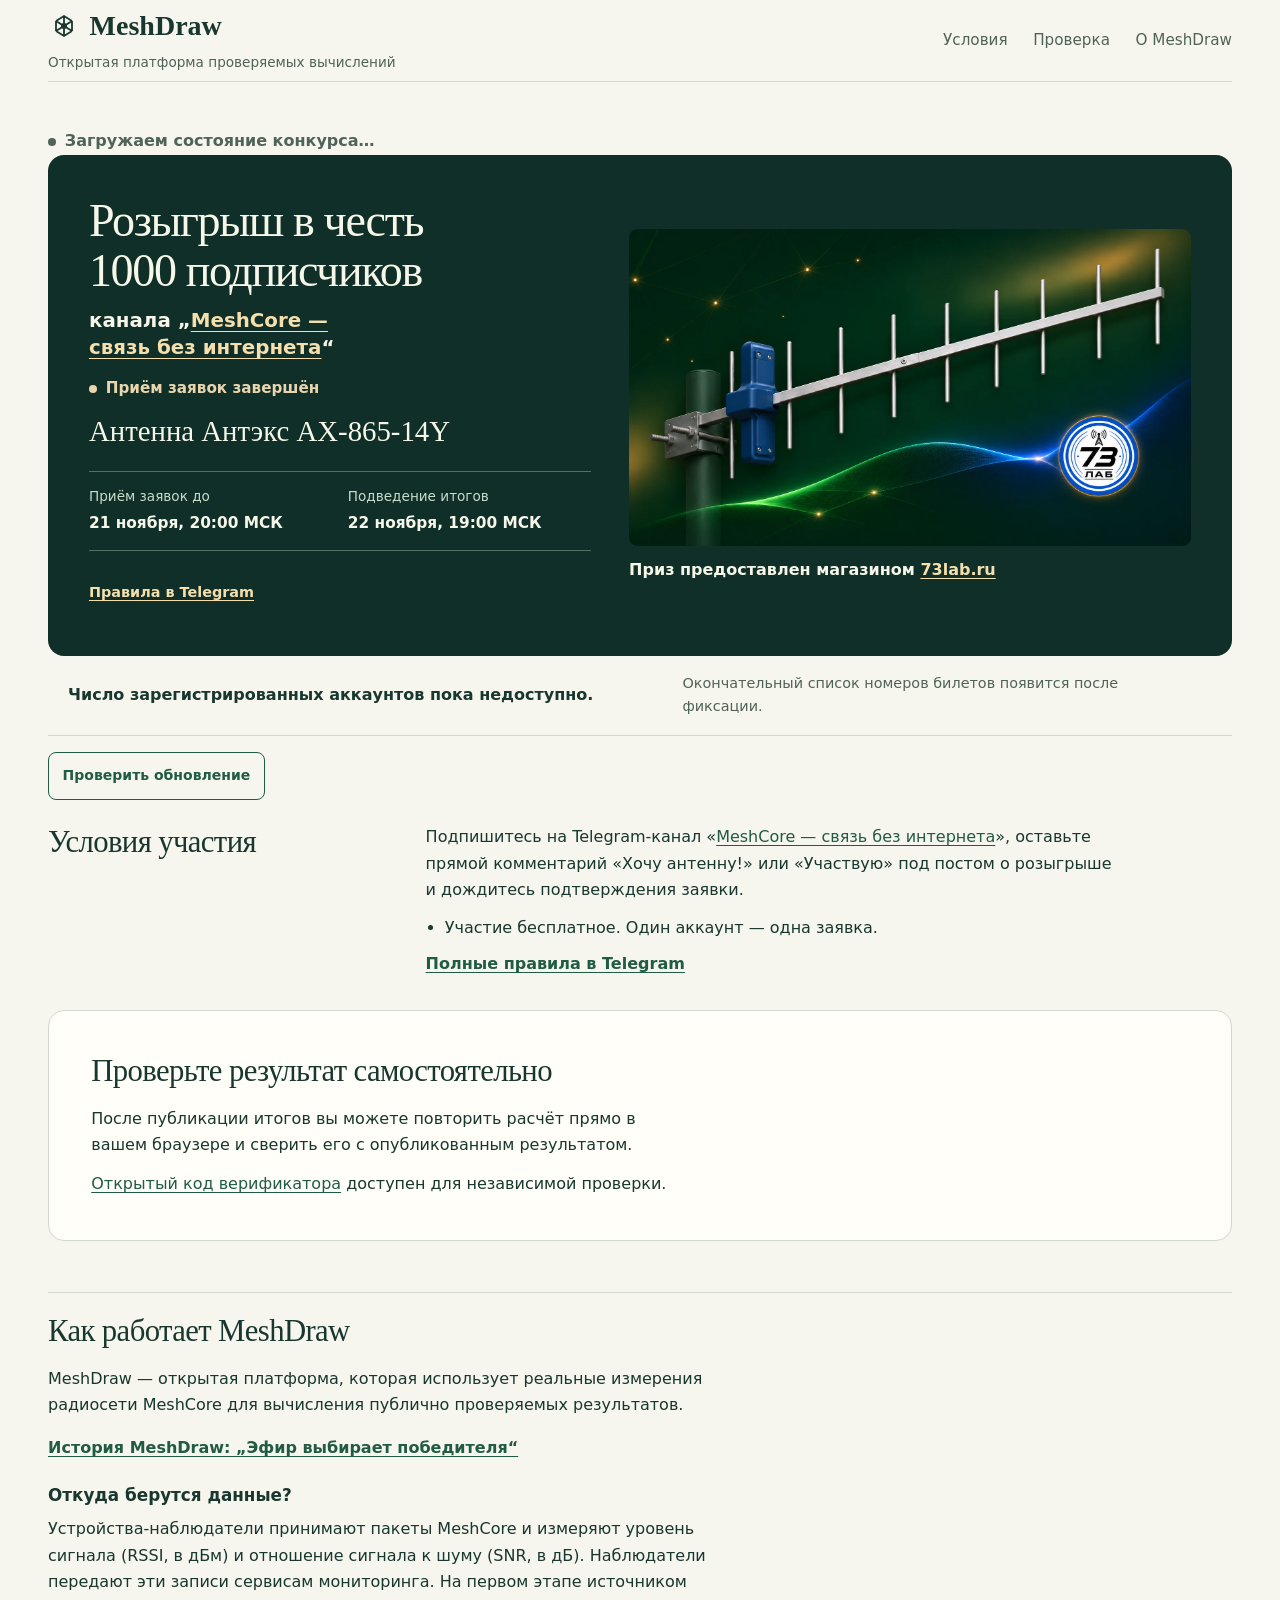
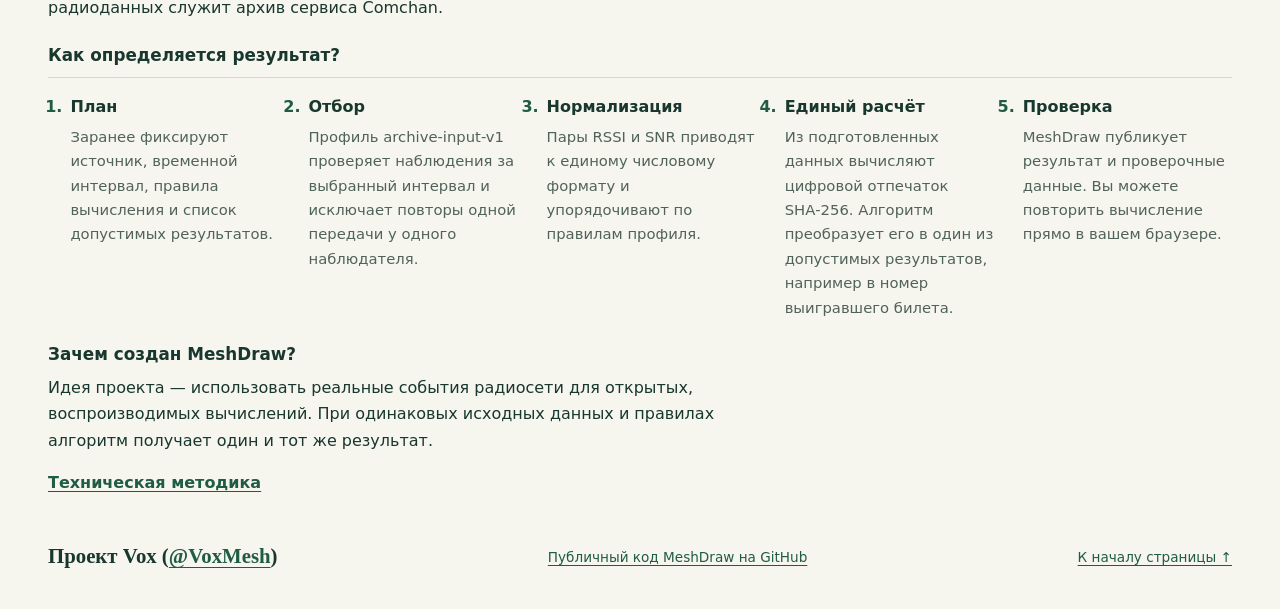
==== commit 654dc925: "Remove duplicate methodology link" ====
--- a/docs/index.html
+++ b/docs/index.html
@@ -172,7 +172,6 @@
         <h2 id="verification-heading">Проверьте результат самостоятельно</h2>
         <p id="verification-note">После публикации итогов вы можете повторить расчёт прямо в вашем браузере и сверить его с опубликованным результатом.</p>
         <p><a id="verification-source" href="https://github.com/VoxMesh/meshdraw" rel="noreferrer">Открытый код верификатора</a> доступен для независимой проверки.</p>
-        <p><a href="#method">Как работает MeshDraw</a></p>
       </div>
       <div id="verification-action" class="verification-action" hidden>
         <button id="recalculate" type="button" disabled hidden aria-describedby="verification-note">Пересчитать в браузере</button>
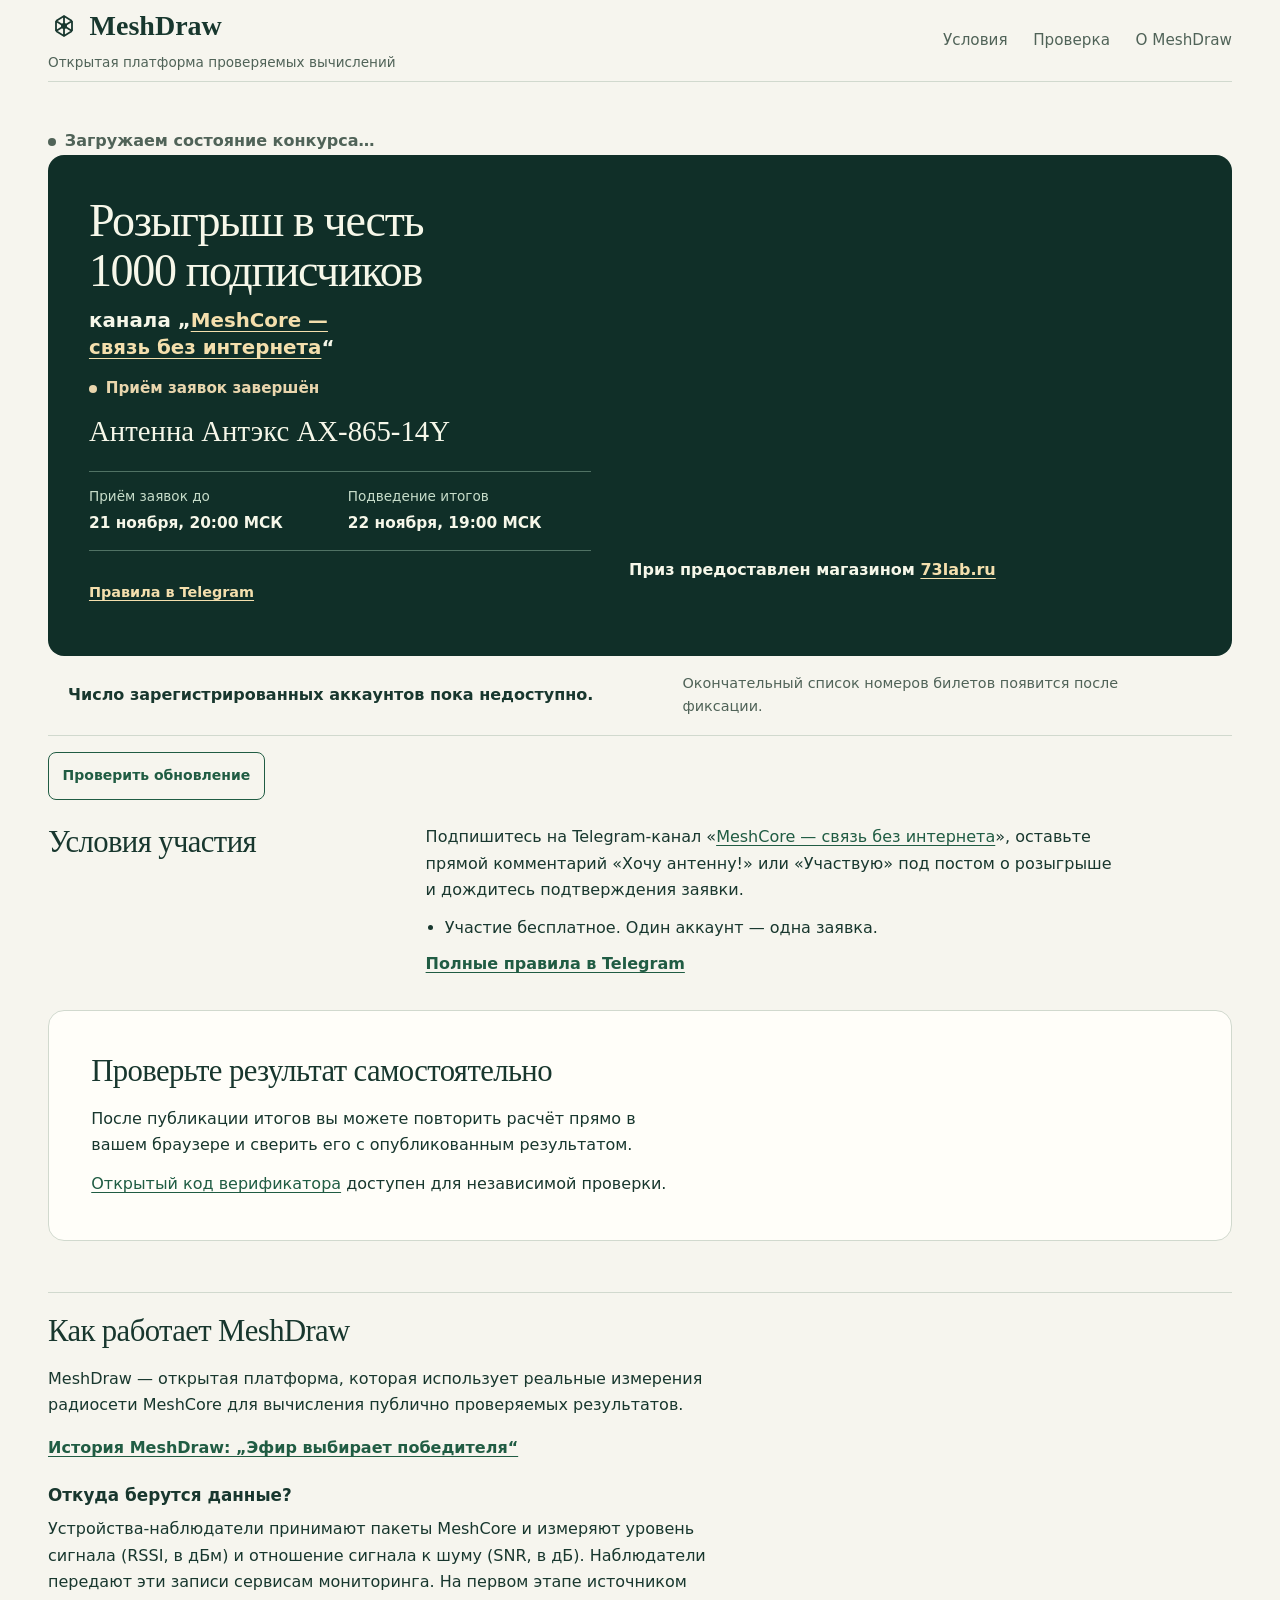
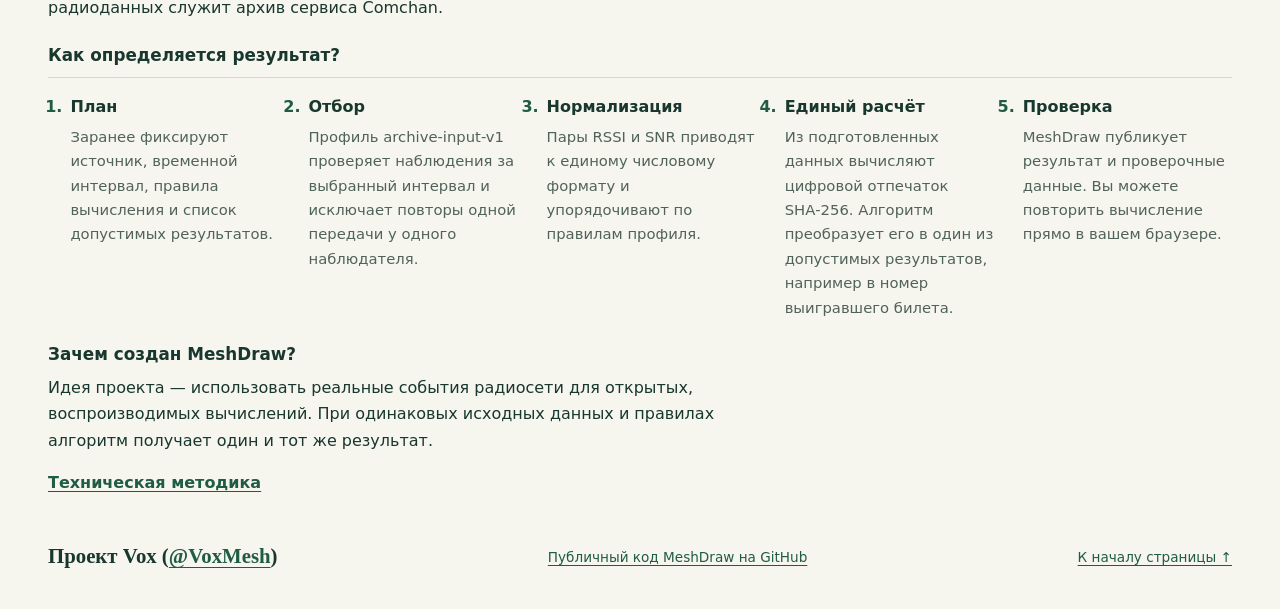
==== commit 1e0339a7: "Add contest deadline countdown" ====
--- a/docs/index.html
+++ b/docs/index.html
@@ -48,6 +48,11 @@
               <dd><time id="announcement-ceremony"></time></dd>
             </div>
           </dl>
+          <div id="announcement-clock" class="announcement-clock" hidden>
+            <p id="announcement-clock-label" class="announcement-clock-label" role="status"></p>
+            <p id="announcement-countdown" class="announcement-countdown" role="timer" aria-live="off" aria-labelledby="announcement-clock-label" aria-describedby="announcement-clock-note" hidden></p>
+            <p id="announcement-clock-note" class="announcement-clock-note">По часам вашего устройства.</p>
+          </div>
           <div class="announcement-actions">
             <a class="announcement-cta" id="announcement-cta" rel="noreferrer" hidden></a>
             <a id="announcement-rules-link" rel="noreferrer"></a>
--- a/docs/show-v2.css
+++ b/docs/show-v2.css
@@ -188,6 +188,21 @@
 }
 .announcement-dates dt { color:#c7ddca; }
 .announcement-dates dd { font-size:.96rem; font-weight:650; }
+.announcement-clock {
+  display:flex;
+  flex-wrap:wrap;
+  align-items:baseline;
+  gap:.15rem .9rem;
+  margin-top:.85rem;
+}
+.announcement-hero .announcement-clock-label { flex:1 1 15rem; font-size:.9rem; line-height:1.4; }
+.announcement-hero .announcement-countdown {
+  color:#f6f7e9;
+  font:650 clamp(1.75rem,2.5vw,2.15rem)/1.2 system-ui,sans-serif;
+  font-variant-numeric:tabular-nums;
+  white-space:nowrap;
+}
+.announcement-hero .announcement-clock-note { flex-basis:100%; font-size:.8rem; }
 .announcement-actions {
   display:flex;
   flex-wrap:wrap;
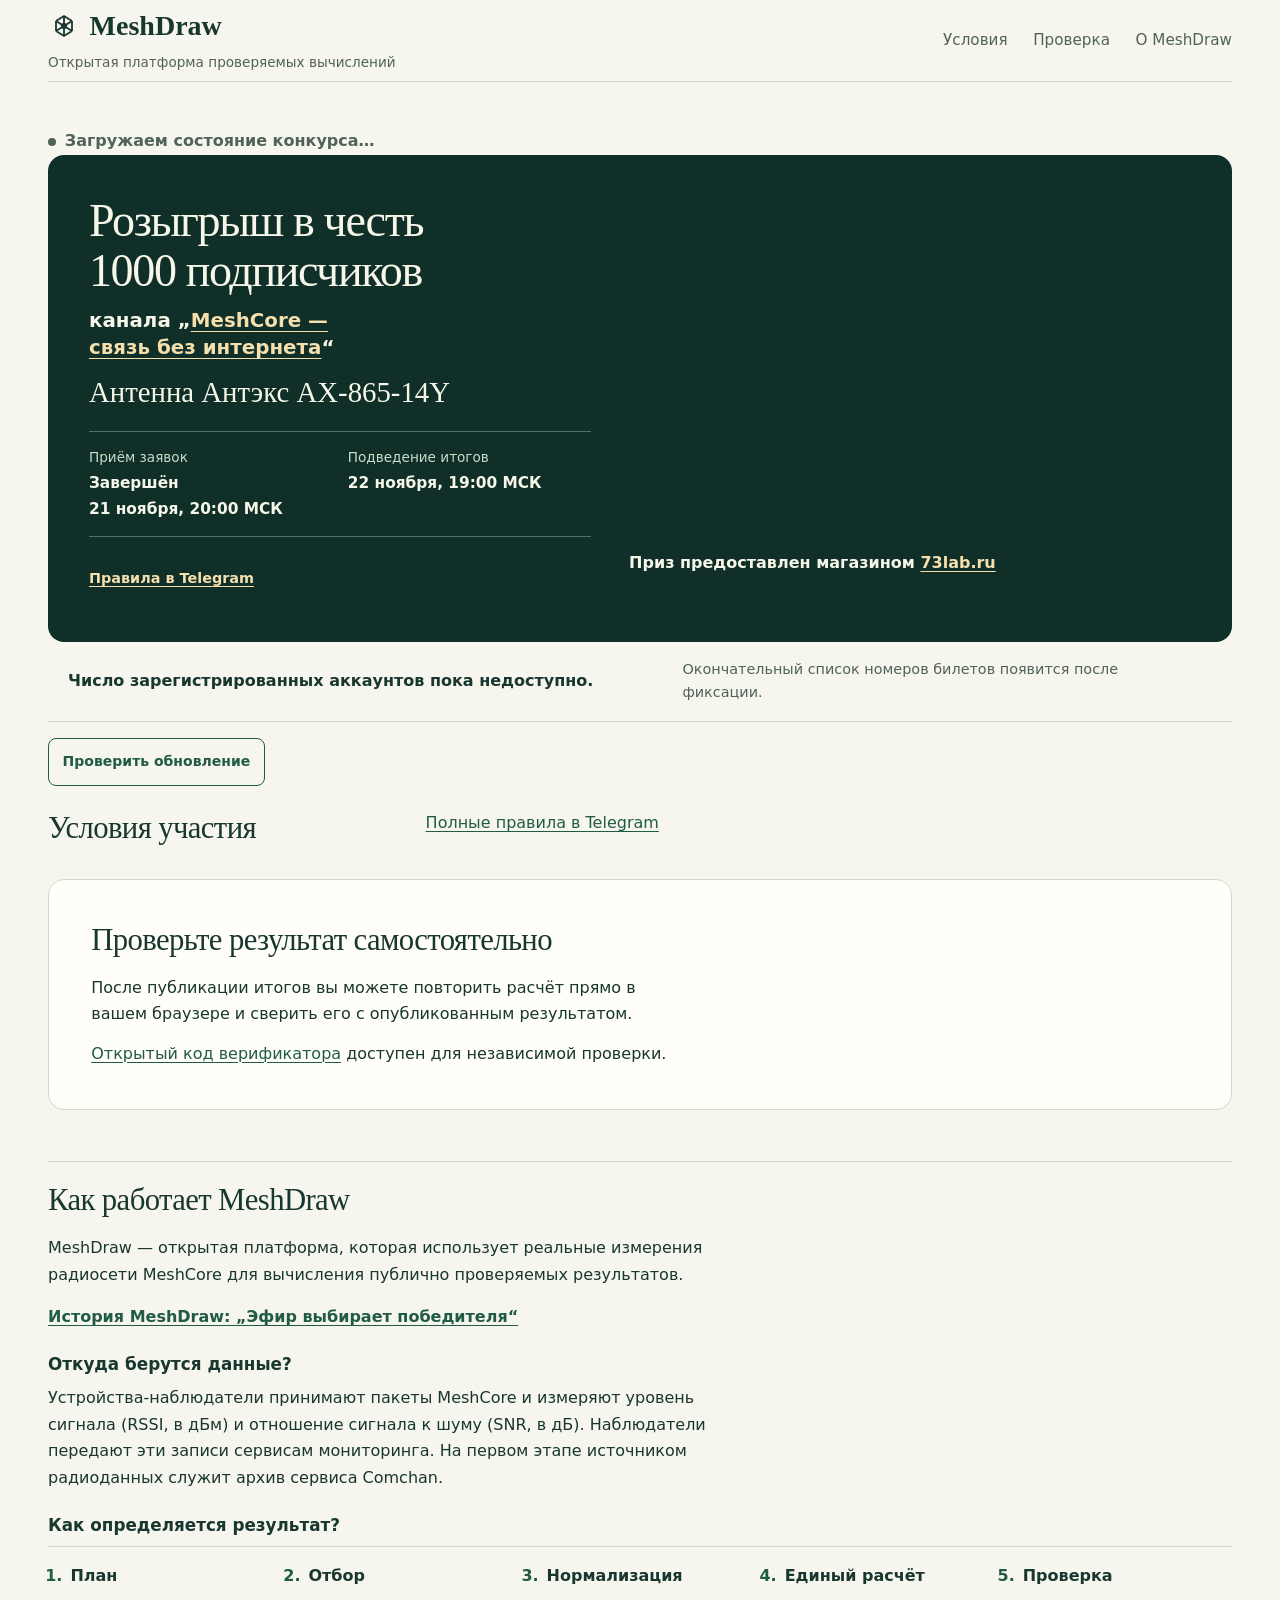
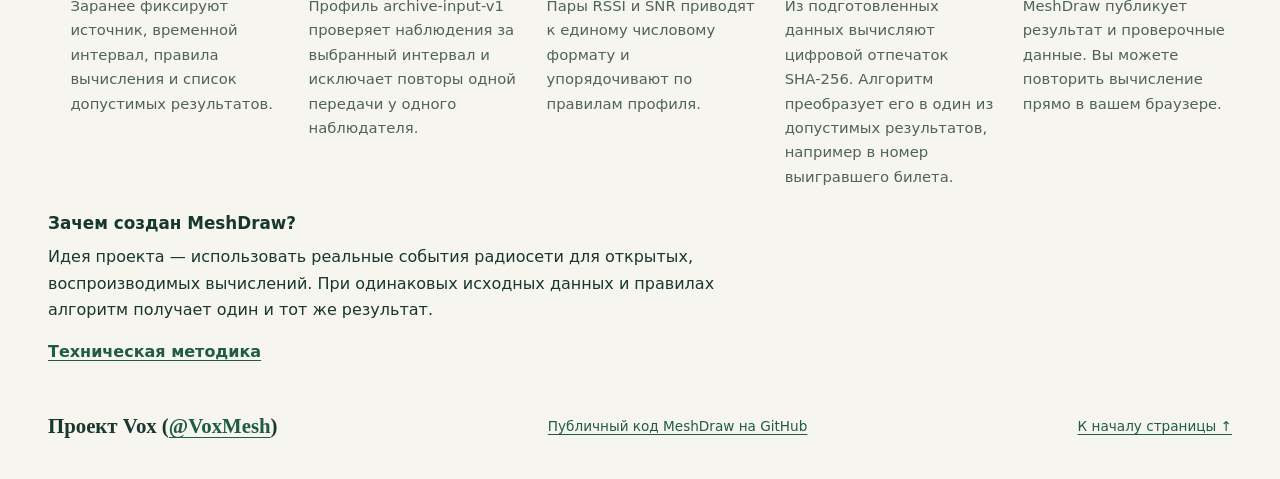
==== commit 4ac61277: "Update registration closure display" ====
--- a/docs/index.html
+++ b/docs/index.html
@@ -34,20 +34,21 @@
         <span id="announcement-title-channel-line" class="announcement-title-channel" hidden>канала „<a id="announcement-title-channel" rel="noreferrer"></a>“</span>
       </h1>
       <p id="prelaunch-summary">Сведения о конкурсе пока недоступны.</p>
-      <div class="announcement-hero" id="announcement-content" hidden>
+      <div class="announcement-hero" id="announcement-content" data-registration-closed="true" hidden>
         <div id="announcement-copy" class="announcement-copy">
           <p class="status announcement-status" id="announcement-status" role="status"></p>
           <p class="announcement-prize"><strong id="announcement-prize-title"></strong></p>
           <dl class="announcement-dates">
             <div>
-              <dt>Приём заявок до</dt>
-              <dd><time id="announcement-cutoff"></time></dd>
+              <dt>Приём заявок</dt>
+              <dd><strong>Завершён</strong><time id="announcement-cutoff"></time></dd>
             </div>
             <div>
               <dt>Подведение итогов</dt>
               <dd><time id="announcement-ceremony"></time></dd>
             </div>
           </dl>
+          <p id="announcement-preparation" class="announcement-preparation" role="status" hidden>Идёт проверка заявок и подготовка списка билетов</p>
           <div id="announcement-clock" class="announcement-clock" hidden>
             <p id="announcement-clock-label" class="announcement-clock-label" role="status"></p>
             <p id="announcement-countdown" class="announcement-countdown" role="timer" aria-live="off" aria-labelledby="announcement-clock-label" aria-describedby="announcement-clock-note" hidden></p>
@@ -65,7 +66,7 @@
       </div>
       <div id="announcement-registration" class="announcement-registration" hidden>
         <div>
-          <p id="announcement-meta">Официальный снимок регистрации пока недоступен.</p>
+          <p id="announcement-meta" data-preliminary-count="102" data-preliminary-at="2026-11-21T19:17:56Z">Официальный снимок регистрации пока недоступен.</p>
           <p id="announcement-updated" class="muted" hidden>Обновлено <time id="announcement-snapshot"></time></p>
           <p id="announcement-stale" class="muted" hidden>После этого снимка число заявок могло измениться.</p>
         </div>
@@ -167,8 +168,6 @@
     <section id="announcement-rules" class="announcement-rules" aria-labelledby="announcement-rules-title" hidden>
       <h2 id="announcement-rules-title">Условия участия</h2>
       <div>
-        <p id="announcement-participation"></p>
-        <ul id="announcement-conditions"></ul>
         <p><a id="announcement-full-rules" rel="noreferrer"></a></p>
       </div>
     </section>
--- a/docs/show-v2.css
+++ b/docs/show-v2.css
@@ -188,6 +188,8 @@
 }
 .announcement-dates dt { color:#c7ddca; }
 .announcement-dates dd { font-size:.96rem; font-weight:650; }
+.announcement-dates strong { display:block; }
+.announcement-hero .announcement-preparation { margin-top:.85rem; }
 .announcement-clock {
   display:flex;
   flex-wrap:wrap;
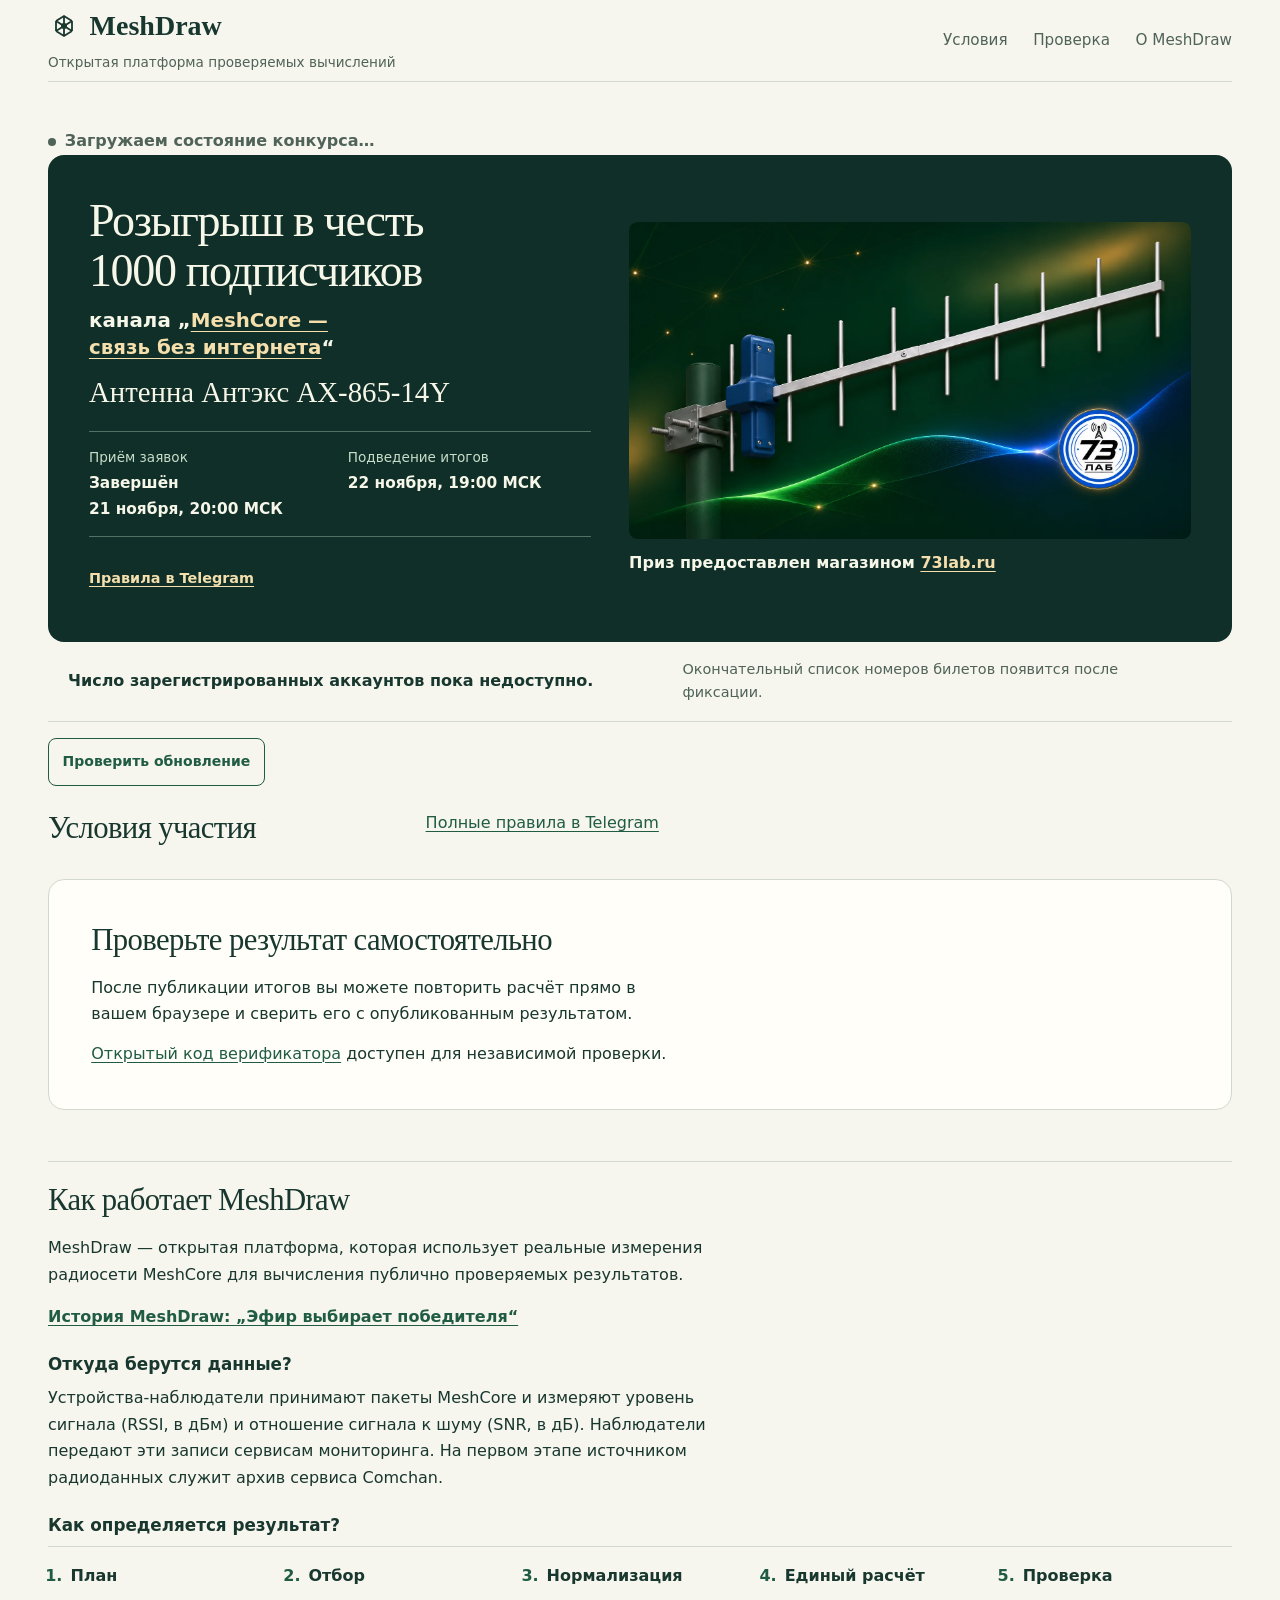
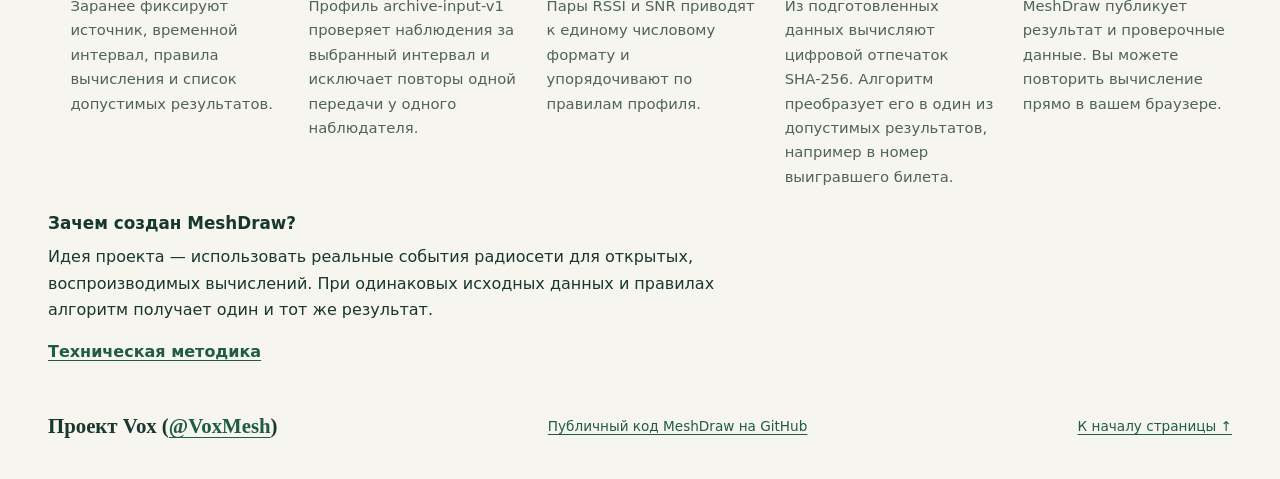
==== commit da070905: "Clarify result countdown wording" ====
--- a/docs/index.html
+++ b/docs/index.html
@@ -90,7 +90,7 @@
           <p id="show-updated" class="show-updated"></p>
           <p id="show-list-note" class="show-clock-note" hidden>Окончательный список номеров билетов появится после фиксации.</p>
           <p id="show-stale" class="show-clock-note" hidden>Данные могут быть устаревшими.</p>
-          <p id="show-clock-label" class="show-clock-label" hidden>До запланированного чтения</p>
+          <p id="show-clock-label" class="show-clock-label" hidden>До запланированного подведения итогов</p>
           <p id="show-countdown" class="show-countdown" role="timer" aria-live="off" hidden></p>
           <p id="show-clock-note" class="show-clock-note" role="status"></p>
           <div id="show-result" class="show-result">
@@ -125,10 +125,6 @@
               <circle cx="330" cy="225" r="4"/><circle cx="399" cy="34" r="4"/><circle cx="411" cy="137" r="5"/>
             </g>
           </svg>
-          <figcaption>
-            <strong>Схема сети MeshCore</strong>
-            <span>Иллюстрация связи между узлами без географии и телеметрии.</span>
-          </figcaption>
           </figure>
           <div id="show-rf" class="show-rf" hidden>
             <p id="show-rf-summary"></p>
--- a/docs/show-v2.css
+++ b/docs/show-v2.css
@@ -266,7 +266,8 @@
 .announcement-rules li + li { margin-top:.4rem; }
 .announcement-rules ul + p { margin-top:.65rem; font-weight:650; }
 .announcement-hero[data-locked] {
-  display:block;
+  display:grid;
+  grid-template-columns:minmax(0,1.15fr) minmax(0,1fr);
   padding:0 0 1rem;
   border-bottom:1px solid var(--line);
   border-radius:0;
@@ -274,31 +275,25 @@
   color:var(--ink);
 }
 .announcement-hero[data-locked] .announcement-copy {
-  display:grid;
-  grid-template-columns:minmax(0,1.15fr) minmax(0,1fr);
-  grid-template-areas:"title dates" "status dates" "prize links";
-  column-gap:clamp(1rem,4vw,3rem);
-  align-items:start;
+  display:block;
 }
 .announcement-hero[data-locked] h1 {
-  grid-area:title;
   max-width:none;
   font-size:clamp(1.6rem,2.5vw,2.35rem);
   text-wrap:wrap;
 }
-.announcement-hero[data-locked] .announcement-status { grid-area:status; margin-top:.45rem; color:var(--accent); }
+.announcement-hero[data-locked] .announcement-status { margin-top:.45rem; color:var(--accent); }
 .announcement-hero[data-locked] .announcement-status[data-tone="error"] { color:var(--error); }
-.announcement-hero[data-locked] .announcement-prize { grid-area:prize; color:var(--ink); font-size:1.1rem; }
-.announcement-hero[data-locked] .announcement-actions { grid-area:links; margin:0; }
+.announcement-hero[data-locked] .announcement-prize { color:var(--ink); font-size:1.1rem; }
+.announcement-hero[data-locked] .announcement-actions { margin-top:.65rem; }
 .announcement-hero[data-locked] a { color:var(--accent); }
 .announcement-hero[data-locked] a:focus-visible { outline-color:var(--focus); }
 .announcement-hero[data-locked] .announcement-dates {
-  grid-area:dates;
-  margin:0;
+  margin:.8rem 0 0;
   border-color:var(--line);
 }
 .announcement-hero[data-locked] dt { color:var(--muted); }
-.announcement-hero[data-locked] .announcement-media { display:none; }
+.announcement-hero[data-locked] .announcement-sponsor { color:var(--ink); }
 .method { margin-top:clamp(2rem,4vw,3.25rem); padding-top:1.25rem; border-top:1px solid var(--line); }
 .method-intro { max-width:68ch; }
 .method h3 { margin:1.3rem 0 .4rem; }
@@ -325,7 +320,7 @@
   .announcement-hero,.announcement-rules,.announcement-registration { grid-template-columns:minmax(0,1fr); }
   .announcement h1 { max-width:24ch; }
   .announcement-registration { padding-inline:.3rem; }
-  .announcement-hero[data-locked] .announcement-copy { display:block; }
+  .announcement-hero[data-locked] { grid-template-columns:minmax(0,1fr); }
   .announcement-hero[data-locked] .announcement-dates { margin-top:.8rem; }
 }
 @media(max-width:34rem) {
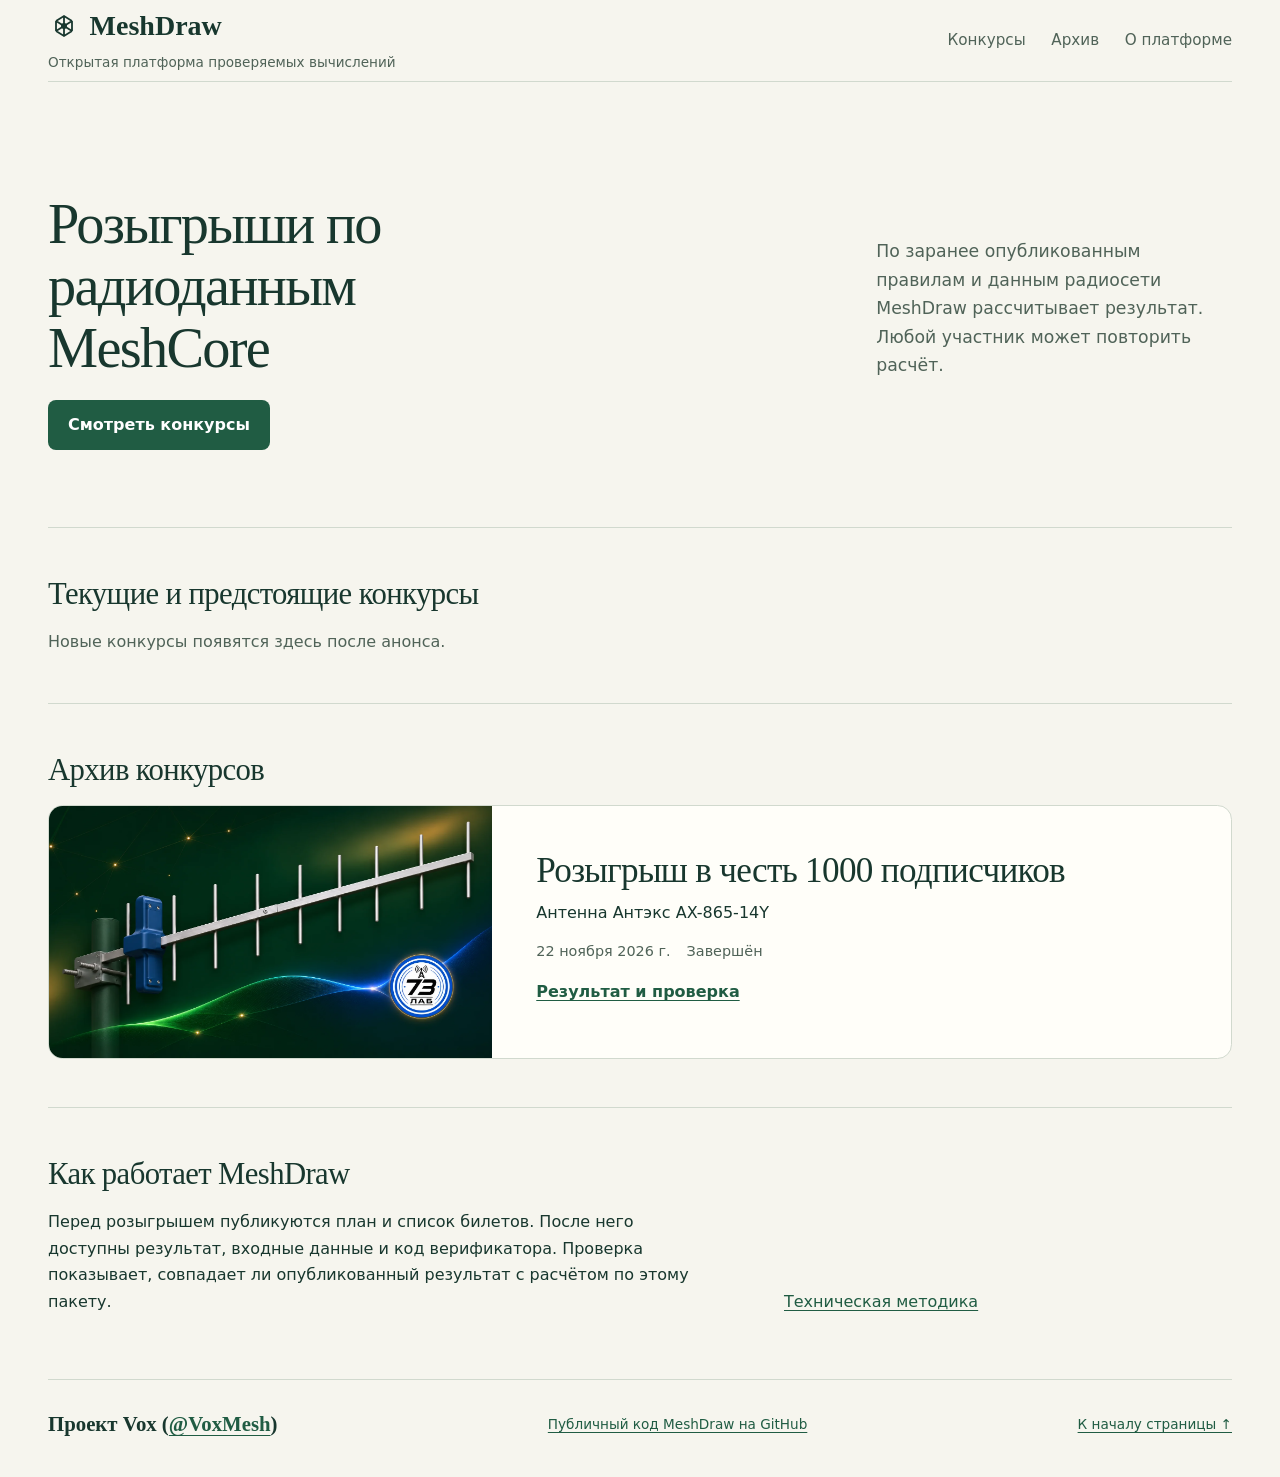
==== commit 271bb71d: "Add MeshDraw home and preserve the first contest archive" ====
--- a/docs/index.html
+++ b/docs/index.html
@@ -2,214 +2,85 @@
 <html lang="ru">
 <head>
   <meta charset="utf-8">
-  <meta name="meshdraw-ui-contract" content="meshdraw-web-v3">
-  <meta name="meshdraw-announcement" content="announcement.json">
   <meta name="viewport" content="width=device-width,initial-scale=1">
   <meta http-equiv="Content-Security-Policy" content="default-src 'none'; script-src 'self'; style-src 'self'; connect-src 'self'; img-src 'self'; base-uri 'none'; form-action 'none'; object-src 'none'">
   <meta name="referrer" content="no-referrer">
-  <meta name="description" content="MeshDraw — открытая платформа проверяемых вычислений по радиоданным сети MeshCore.">
-  <title>MeshDraw</title>
+  <meta name="description" content="Конкурсы MeshDraw и архив результатов, которые можно проверить по данным радиосети MeshCore.">
+  <title>MeshDraw — конкурсы по радиоданным MeshCore</title>
   <link rel="stylesheet" href="./style.css">
-  <link rel="stylesheet" href="./show-v2.css">
-  <script type="module" src="./show-v2.mjs"></script>
+  <link rel="stylesheet" href="./home.css">
+  <script type="module" src="./home.mjs"></script>
 </head>
 <body>
   <a class="skip-link" href="#main">К содержанию</a>
   <header class="site-header shell">
     <div class="site-brand">
-      <a class="brand" href="#main" aria-label="MeshDraw — к началу страницы">
+      <a class="brand" href="./" aria-label="MeshDraw — главная">
         <svg viewBox="0 0 32 32" width="32" height="32" fill="none" stroke="currentColor" stroke-width="1.8" aria-hidden="true"><path d="M16 6v20M8 11l8-5 8 5M8 21l8 5 8-5M8 11v10m16-10v10M8 11l16 10M24 11 8 21"/><circle cx="16" cy="16" r="3" fill="currentColor" stroke="none"/></svg>
         <span>Mesh<wbr>Draw</span>
       </a>
       <p class="brand-subtitle">Открытая платформа проверяемых вычислений</p>
     </div>
-    <nav aria-label="По странице"><a id="rules-link" href="#rules-section" hidden>Условия</a><a id="tickets-link" href="#tickets-section" hidden>Билеты</a><a href="#verification">Проверка</a><a href="#method">О MeshDraw</a></nav>
+    <nav aria-label="По странице">
+      <a href="#contests">Конкурсы</a>
+      <a href="#archive">Архив</a>
+      <a href="#about">О платформе</a>
+    </nav>
   </header>
-  <main id="main" class="shell" tabindex="-1" aria-busy="true">
-    <p id="state-feedback" class="status" role="status" data-tone="loading">Загружаем состояние конкурса…</p>
-    <p id="synthetic-banner" class="synthetic" hidden><strong>Демонстрация MeshDraw.</strong> Счётчик, билеты и результат учебные (SYNTHETIC).</p>
-    <section id="prelaunch" class="prelaunch" aria-labelledby="prelaunch-heading" hidden>
-      <h1 id="prelaunch-heading">
-        <span id="announcement-title">Конкурс MeshDraw</span>
-        <span id="announcement-title-channel-line" class="announcement-title-channel" hidden>канала „<a id="announcement-title-channel" rel="noreferrer"></a>“</span>
-      </h1>
-      <p id="prelaunch-summary">Сведения о конкурсе пока недоступны.</p>
-      <div class="announcement-hero" id="announcement-content" data-registration-closed="true" hidden>
-        <div id="announcement-copy" class="announcement-copy">
-          <p class="status announcement-status" id="announcement-status" role="status"></p>
-          <p class="announcement-prize"><strong id="announcement-prize-title"></strong></p>
-          <dl class="announcement-dates">
-            <div>
-              <dt>Приём заявок</dt>
-              <dd><strong>Завершён</strong><time id="announcement-cutoff"></time></dd>
+  <main id="main" class="shell home" tabindex="-1">
+    <section class="home-intro" aria-labelledby="home-title">
+      <h1 id="home-title">Розыгрыши по радиоданным MeshCore</h1>
+      <p>По заранее опубликованным правилам и данным радиосети MeshDraw рассчитывает результат. Любой участник может повторить расчёт.</p>
+      <a class="home-cta" href="#contests">Смотреть конкурсы</a>
+    </section>
+    <section class="home-section" id="contests" aria-labelledby="current-heading">
+      <h2 id="current-heading">Текущие и предстоящие конкурсы</h2>
+      <p id="current-empty">Новые конкурсы появятся здесь после анонса.</p>
+      <ul id="current-contests" class="home-contest-list" hidden></ul>
+      <p id="catalog-feedback" class="muted" role="status" hidden>Список обновить не удалось. Открыть первый конкурс можно в архиве.</p>
+    </section>
+    <section class="home-section" id="archive" aria-labelledby="home-archive-heading">
+      <h2 id="home-archive-heading">Архив конкурсов</h2>
+      <ul id="archived-contests" class="home-contest-list">
+        <li>
+          <article class="home-contest home-contest--illustrated">
+            <img class="home-contest-image" src="./contests/2026-11-22/assets/ax-865-14y.webp" width="1672" height="941"
+                 alt="Антенна Яги Антэкс AX-865-14Y на опоре" decoding="async">
+            <div class="home-contest-content">
+              <h3>Розыгрыш в честь 1000 подписчиков</h3>
+              <p>Антенна Антэкс AX-865-14Y</p>
+              <p class="home-contest-meta"><time datetime="2026-11-22">22 ноября 2026 г.</time><span>Завершён</span></p>
+              <a class="home-contest-link" href="./contests/2026-11-22/">Результат и проверка</a>
             </div>
-            <div>
-              <dt>Подведение итогов</dt>
-              <dd><time id="announcement-ceremony"></time></dd>
-            </div>
-          </dl>
-          <p id="announcement-preparation" class="announcement-preparation" role="status" hidden>Идёт проверка заявок и подготовка списка билетов</p>
-          <div id="announcement-clock" class="announcement-clock" hidden>
-            <p id="announcement-clock-label" class="announcement-clock-label" role="status"></p>
-            <p id="announcement-countdown" class="announcement-countdown" role="timer" aria-live="off" aria-labelledby="announcement-clock-label" aria-describedby="announcement-clock-note" hidden></p>
-            <p id="announcement-clock-note" class="announcement-clock-note">По часам вашего устройства.</p>
-          </div>
-          <div class="announcement-actions">
-            <a class="announcement-cta" id="announcement-cta" rel="noreferrer" hidden></a>
-            <a id="announcement-rules-link" rel="noreferrer"></a>
-          </div>
+          </article>
+        </li>
+      </ul>
+      <noscript><p id="verification"><a href="./contests/2026-11-22/#verification">Проверить результат первого конкурса</a></p></noscript>
+    </section>
+    <section class="home-section home-about" id="about" aria-labelledby="about-heading">
+      <div>
+        <h2 id="about-heading">Как работает MeshDraw</h2>
+        <p>Перед розыгрышем публикуются план и список билетов. После него доступны результат, входные данные и код верификатора. Проверка показывает, совпадает ли опубликованный результат с расчётом по этому пакету.</p>
+      </div>
+      <p><a href="https://github.com/VoxMesh/MeshDraw#методика" rel="noreferrer">Техническая методика</a></p>
+    </section>
+  </main>
+  <footer class="site-footer shell">
+    <span class="footer-brand">Проект Vox (<a href="https://github.com/VoxMesh" rel="noreferrer">@VoxMesh</a>)</span>
+    <a href="https://github.com/VoxMesh/MeshDraw" rel="noreferrer">Публичный код MeshDraw на GitHub</a>
+    <a href="#main">К началу страницы ↑</a>
+  </footer>
+  <template id="contest-entry">
+    <li>
+      <article class="home-contest">
+        <div class="home-contest-content">
+          <h3></h3>
+          <p class="home-contest-prize"></p>
+          <p class="home-contest-meta"><time></time><span></span></p>
+          <a class="home-contest-link"></a>
         </div>
-        <div class="announcement-media">
-          <img id="announcement-prize-image" class="announcement-prize-image" alt="" decoding="async" hidden>
-          <p class="announcement-sponsor"><span id="announcement-sponsor"></span> <a id="announcement-sponsor-link" href="https://73lab.ru/" rel="noreferrer">73lab.ru</a></p>
-        </div>
-      </div>
-      <div id="announcement-registration" class="announcement-registration" hidden>
-        <div>
-          <p id="announcement-meta" data-preliminary-count="102" data-preliminary-at="2026-11-21T19:17:56Z">Официальный снимок регистрации пока недоступен.</p>
-          <p id="announcement-updated" class="muted" hidden>Обновлено <time id="announcement-snapshot"></time></p>
-          <p id="announcement-stale" class="muted" hidden>После этого снимка число заявок могло измениться.</p>
-        </div>
-        <p id="announcement-list-note" class="muted">Окончательный список номеров билетов появится после фиксации.</p>
-      </div>
-    </section>
-    <div class="refresh-line">
-      <button id="refresh-state" class="refresh-button" type="button">Проверить обновление</button>
-      <p id="refresh-feedback" class="refresh-feedback" role="status"></p>
-    </div>
-    <p id="show-announcement" class="show-sr" role="status" aria-atomic="true"></p>
-    <div id="contest-view" hidden>
-      <div class="show-heading">
-        <h1 id="contest-title">Конкурс MeshDraw</h1>
-        <p id="contest-state" class="status" role="status" data-tone="loading">Загружаем конкурс…</p>
-      </div>
-      <section id="show-stage" class="show-stage" aria-labelledby="result-heading" hidden>
-        <div class="show-display">
-          <h2 id="result-heading">Розыгрыш MeshDraw</h2>
-          <p class="show-admitted"><span id="show-count-label">Допущено билетов</span> <strong id="show-ticket-count">—</strong></p>
-          <p id="show-updated" class="show-updated"></p>
-          <p id="show-list-note" class="show-clock-note" hidden>Окончательный список номеров билетов появится после фиксации.</p>
-          <p id="show-stale" class="show-clock-note" hidden>Данные могут быть устаревшими.</p>
-          <p id="show-clock-label" class="show-clock-label" hidden>До запланированного подведения итогов</p>
-          <p id="show-countdown" class="show-countdown" role="timer" aria-live="off" hidden></p>
-          <p id="show-clock-note" class="show-clock-note" role="status"></p>
-          <div id="show-result" class="show-result">
-            <p id="show-mask" class="show-mask" hidden>Билет № ****</p>
-            <p id="winner-label" class="winner-label" hidden>Билет победителя</p>
-            <p id="saved-result" class="winner" tabindex="-1" hidden></p>
-            <p id="result-note" class="result-note">Победивший билет появится после проверки опубликованного пакета.</p>
-            <details id="reserve-order" hidden>
-              <summary class="show-link">Очередь резервных билетов</summary>
-              <ol id="reserve-list"></ol>
-            </details>
-          </div>
-          <div id="reveal-controls" class="reveal-controls" hidden>
-            <button id="pause-reveal" type="button">Пауза</button>
-            <button id="skip-reveal" type="button">Пропустить анимацию</button>
-          </div>
-          <div class="show-links">
-            <a class="show-link" href="#verification">Проверить расчёт <span aria-hidden="true">↓</span></a>
-            <a id="show-plan-link" class="show-link" href="#archive-section">План и хеш</a>
-          </div>
-        </div>
-        <div class="show-network">
-          <figure>
-          <svg class="show-network-svg" viewBox="0 0 460 270" width="460" height="270" fill="none" aria-hidden="true">
-            <path class="show-network-guide" d="M12 40h436M12 92h436M12 144h436M12 196h436M12 248h436M48 16v244m72-244v244m72-244v244m72-244v244m72-244v244m72-244v244"/>
-            <path class="show-network-links" d="M47 194l68-89 68 116m-68-116 97 45-29 71m-68-116 91-64 6 109 88-58-94-51m6 109 118 75-30-133 111 45-81 88m-30-133 99-58 12 103"/>
-            <path class="show-network-signal" d="M47 194l68-89 97 45 88-58 111 45"/>
-            <g class="show-network-waves"><circle cx="212" cy="150" r="34"/><circle cx="212" cy="150" r="61"/><circle cx="212" cy="150" r="92"/></g>
-            <g class="show-network-nodes">
-              <circle cx="47" cy="194" r="4"/><circle cx="115" cy="105" r="5"/><circle cx="183" cy="221" r="4"/>
-              <circle cx="206" cy="41" r="4"/><circle cx="212" cy="150" r="8"/><circle cx="300" cy="92" r="5"/>
-              <circle cx="330" cy="225" r="4"/><circle cx="399" cy="34" r="4"/><circle cx="411" cy="137" r="5"/>
-            </g>
-          </svg>
-          </figure>
-          <div id="show-rf" class="show-rf" hidden>
-            <p id="show-rf-summary"></p>
-            <svg viewBox="0 0 240 48" width="240" height="48" fill="none" aria-hidden="true">
-              <path d="M0 12h240M0 36h240" class="show-network-guide"/>
-              <polyline id="show-rf-trace" class="show-network-signal" pathLength="1" stroke-dasharray="1"/>
-            </svg>
-            <p id="show-rf-caption"></p>
-          </div>
-        </div>
-      </section>
-
-      <div class="contest-content">
-        <section id="rules-section" class="rules-section" aria-labelledby="rules-heading">
-          <h2 id="rules-heading">Условия участия</h2>
-          <p id="prize" class="prize" hidden></p>
-          <p id="rules" class="rules">Условия пока не загружены.</p>
-          <dl class="dates">
-            <div><dt>Начало приёма</dt><dd id="opens-at">—</dd></div>
-            <div><dt>Приём до <span class="muted">(не включая границу)</span></dt><dd id="cutoff-at">—</dd></div>
-          </dl>
-        </section>
-        <section id="tickets-section" class="tickets-section" aria-labelledby="tickets-heading" hidden>
-          <h2 id="tickets-heading">Зафиксированные билеты <span id="ticket-count" class="ticket-count"></span></h2>
-          <details id="ticket-details"><summary>Посмотреть номера билетов</summary><ul id="tickets" class="tickets" tabindex="0" aria-label="Опубликованные номера билетов"></ul></details>
-        </section>
-        <section id="archive-section" hidden aria-labelledby="archive-heading">
-          <h2 id="archive-heading">План розыгрыша</h2>
-          <dl class="archive-plan">
-            <div><dt>Запланированное чтение источника</dt><dd id="archive-read-at">—</dd></div>
-            <div><dt>Архивный интервал</dt><dd id="archive-window">—</dd></div>
-            <div><dt>Контрольная сумма плана (SHA-256)</dt><dd><code id="plan-hash">—</code></dd></div>
-          </dl>
-        </section>
-      </div>
-    </div>
-    <section id="announcement-rules" class="announcement-rules" aria-labelledby="announcement-rules-title" hidden>
-      <h2 id="announcement-rules-title">Условия участия</h2>
-      <div>
-        <p><a id="announcement-full-rules" rel="noreferrer"></a></p>
-      </div>
-    </section>
-    <section id="verification" class="verification" aria-labelledby="verification-heading">
-      <div class="verification-intro">
-        <h2 id="verification-heading">Проверьте результат самостоятельно</h2>
-        <p id="verification-note">После публикации итогов вы можете повторить расчёт прямо в вашем браузере и сверить его с опубликованным результатом.</p>
-        <p><a id="verification-source" href="https://github.com/VoxMesh/meshdraw" rel="noreferrer">Открытый код верификатора</a> доступен для независимой проверки.</p>
-      </div>
-      <div id="verification-action" class="verification-action" hidden>
-        <button id="recalculate" type="button" disabled hidden aria-describedby="verification-note">Пересчитать в браузере</button>
-        <p id="verification-links" hidden><a id="download-verification" download="verification.json">Скачать данные для проверки</a></p>
-        <p id="verification-status" class="verification-status" role="status" aria-live="polite" aria-atomic="true">Проверка ещё не выполнена.</p>
-      </div>
-      <details id="calculation-details" class="technical-details" hidden>
-        <summary>Технические подробности</summary>
-        <div class="technical-body">
-          <p class="muted">Профиль archive-input-v1 задаёт отбор наблюдений из снимка архива Comchan. После исключения повторов и нормализации RSSI и SNR вычисляются SHA-256 и индекс в зафиксированном списке билетов.</p>
-          <p id="steps-note" class="muted">После пересчёта здесь появятся выбранные записи, RF-байты, хеш и индекс билета.</p>
-          <pre id="calculation-output" hidden tabindex="0" aria-label="Шаги и значения пересчёта"></pre>
-          <div class="downloads">
-            <p><a href="./result.json" download>Скачать состояние конкурса (JSON)</a></p>
-          </div>
-        </div>
-      </details>
-    </section>
-    <section id="method" class="method" aria-labelledby="method-heading">
-      <h2 id="method-heading">Как работает MeshDraw</h2>
-      <p class="method-intro">MeshDraw — открытая платформа, которая использует реальные измерения радиосети MeshCore для вычисления публично проверяемых результатов.</p>
-      <p class="method-link"><a href="https://t.me/MeshCore_offline_network/201" rel="noreferrer">История MeshDraw: „Эфир выбирает победителя“</a></p>
-      <h3>Откуда берутся данные?</h3>
-      <p class="method-intro">Устройства-наблюдатели принимают пакеты MeshCore и измеряют уровень сигнала (RSSI, в дБм) и отношение сигнала к шуму (SNR, в дБ). Наблюдатели передают эти записи сервисам мониторинга. На первом этапе источником радиоданных служит архив сервиса Comchan.</p>
-      <h3>Как определяется результат?</h3>
-      <ol class="method-steps">
-        <li><strong>План</strong><p>Заранее фиксируют источник, временной интервал, правила вычисления и список допустимых результатов.</p></li>
-        <li><strong>Отбор</strong><p>Профиль archive-input-v1 проверяет наблюдения за выбранный интервал и исключает повторы одной передачи у одного наблюдателя.</p></li>
-        <li><strong>Нормализация</strong><p>Пары RSSI и SNR приводят к единому числовому формату и упорядочивают по правилам профиля.</p></li>
-        <li><strong>Единый расчёт</strong><p>Из подготовленных данных вычисляют цифровой отпечаток SHA‑256. Алгоритм преобразует его в один из допустимых результатов, например в номер выигравшего билета.</p></li>
-        <li><strong>Проверка</strong><p>MeshDraw публикует результат и проверочные данные. Вы можете повторить вычисление прямо в вашем браузере.</p></li>
-      </ol>
-      <h3>Зачем создан MeshDraw?</h3>
-      <p class="method-intro">Идея проекта — использовать реальные события радиосети для открытых, воспроизводимых вычислений. При одинаковых исходных данных и правилах алгоритм получает один и тот же результат.</p>
-      <p class="method-link"><a id="method-docs" href="https://github.com/VoxMesh/meshdraw#методика" rel="noreferrer">Техническая методика</a></p>
-    </section>
-    <noscript><p class="error">Включите JavaScript, чтобы увидеть состояние конкурса и воспользоваться пересчётом.</p></noscript>
-  </main>
-  <footer class="site-footer shell"><span class="footer-brand">Проект Vox (<a href="https://github.com/VoxMesh" rel="noreferrer">@VoxMesh</a>)</span><a href="https://github.com/VoxMesh/meshdraw" rel="noreferrer">Публичный код MeshDraw на GitHub</a><a href="#main">К началу страницы ↑</a></footer>
+      </article>
+    </li>
+  </template>
 </body>
 </html>
--- a/docs/home.css
+++ b/docs/home.css
@@ -0,0 +1,80 @@
+.home-intro {
+  display: grid;
+  grid-template-columns: minmax(0, 1.35fr) minmax(15rem, .65fr);
+  gap: 1.25rem clamp(2rem, 7vw, 6rem);
+  align-items: end;
+  padding-block: clamp(2.25rem, 7vw, 6rem) clamp(2.75rem, 6vw, 5rem);
+}
+
+.home-intro h1 { max-width: 19ch; }
+.home-intro p { max-width: 44ch; color: var(--muted); font-size: clamp(1rem, 1.35vw, 1.15rem); }
+.home-cta {
+  width: fit-content;
+  background: var(--accent);
+  color: #fff;
+  border-radius: .5rem;
+  padding: .75rem 1.25rem;
+  font-weight: 650;
+  text-decoration: none;
+}
+.home-cta:hover { background: var(--forest); }
+
+.home-section {
+  border-top: 1px solid var(--line);
+  padding-block: clamp(1.6rem, 4vw, 3rem);
+}
+
+.home-section p { max-width: 70ch; }
+#current-empty { color: var(--muted); }
+.home-contest-list { padding: 0; margin: 0; list-style: none; }
+.home-contest-list > li + li { margin-top: 1rem; }
+.home-contest {
+  min-width: 0;
+  border: 1px solid var(--line);
+  border-radius: .9rem;
+  background: var(--surface);
+  overflow: hidden;
+}
+.home-contest--illustrated {
+  display: grid;
+  grid-template-columns: minmax(12rem, .75fr) minmax(0, 1.25fr);
+}
+.home-contest-image {
+  display: block;
+  width: 100%;
+  max-height: 19rem;
+  height: 100%;
+  object-fit: cover;
+}
+.home-contest-content { padding: clamp(1.25rem, 3.6vw, 2.75rem); }
+.home-contest-content h3 {
+  margin: 0 0 .5rem;
+  font: 500 clamp(1.4rem, 2.8vw, 2.2rem)/1.2 Georgia, 'Times New Roman', serif;
+  letter-spacing: -.02em;
+}
+.home-contest-meta {
+  display: flex;
+  flex-wrap: wrap;
+  gap: .25rem 1rem;
+  color: var(--muted);
+  font-size: .9rem;
+}
+.home-contest-link {
+  display: inline-flex;
+  align-items: center;
+  min-height: 44px;
+  margin-top: .45rem;
+  font-weight: 650;
+}
+.home-about {
+  display: grid;
+  grid-template-columns: minmax(0, 1.2fr) minmax(0, .8fr);
+  gap: .85rem clamp(2rem, 5vw, 5rem);
+  align-items: end;
+}
+.home + .site-footer { border-top: 1px solid var(--line); }
+
+@media (max-width: 46rem) {
+  .home-intro, .home-contest--illustrated, .home-about { grid-template-columns: minmax(0, 1fr); }
+  .home-contest-image { height: auto; aspect-ratio: 1672 / 941; }
+}
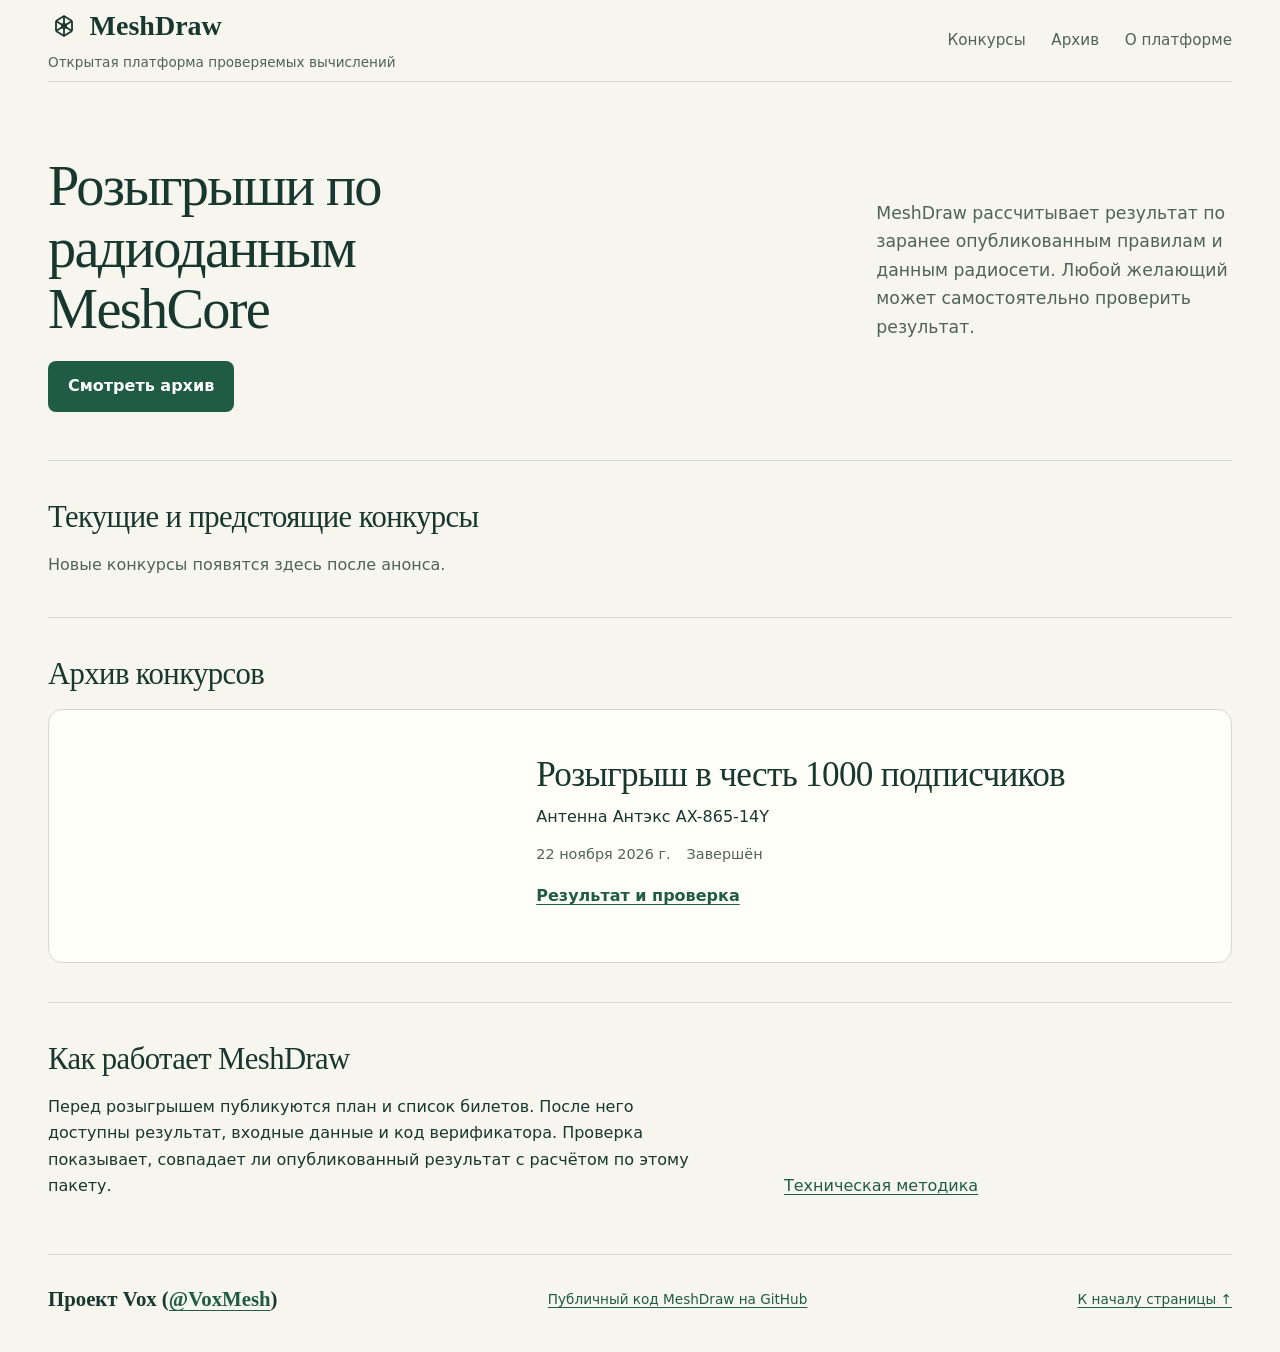
==== commit 6bf338b9: "Polish the MeshDraw homepage and contest catalog" ====
--- a/docs/index.html
+++ b/docs/index.html
@@ -30,14 +30,15 @@
   <main id="main" class="shell home" tabindex="-1">
     <section class="home-intro" aria-labelledby="home-title">
       <h1 id="home-title">Розыгрыши по радиоданным MeshCore</h1>
-      <p>По заранее опубликованным правилам и данным радиосети MeshDraw рассчитывает результат. Любой участник может повторить расчёт.</p>
-      <a class="home-cta" href="#contests">Смотреть конкурсы</a>
+      <p>MeshDraw рассчитывает результат по заранее опубликованным правилам и данным радиосети. Любой желающий может самостоятельно проверить результат.</p>
+      <a class="home-cta" id="home-cta" href="#archive">Смотреть архив</a>
     </section>
     <section class="home-section" id="contests" aria-labelledby="current-heading">
       <h2 id="current-heading">Текущие и предстоящие конкурсы</h2>
-      <p id="current-empty">Новые конкурсы появятся здесь после анонса.</p>
+      <p id="current-empty" hidden>Новые конкурсы появятся здесь после анонса.</p>
+      <p id="catalog-feedback" class="muted" role="status" hidden></p>
       <ul id="current-contests" class="home-contest-list" hidden></ul>
-      <p id="catalog-feedback" class="muted" role="status" hidden>Список обновить не удалось. Открыть первый конкурс можно в архиве.</p>
+      <noscript><p class="muted">Включите JavaScript, чтобы увидеть текущие конкурсы.</p></noscript>
     </section>
     <section class="home-section" id="archive" aria-labelledby="home-archive-heading">
       <h2 id="home-archive-heading">Архив конкурсов</h2>
@@ -55,6 +56,10 @@
           </article>
         </li>
       </ul>
+      <details id="older-archive" hidden>
+        <summary>Другие завершённые конкурсы</summary>
+        <ul id="older-contests" class="home-contest-list"></ul>
+      </details>
       <noscript><p id="verification"><a href="./contests/2026-11-22/#verification">Проверить результат первого конкурса</a></p></noscript>
     </section>
     <section class="home-section home-about" id="about" aria-labelledby="about-heading">
--- a/docs/home.css
+++ b/docs/home.css
@@ -3,7 +3,7 @@
   grid-template-columns: minmax(0, 1.35fr) minmax(15rem, .65fr);
   gap: 1.25rem clamp(2rem, 7vw, 6rem);
   align-items: end;
-  padding-block: clamp(2.25rem, 7vw, 6rem) clamp(2.75rem, 6vw, 5rem);
+  padding-block: clamp(1.5rem, 4vw, 4rem) clamp(1.75rem, 4vw, 3rem);
 }
 
 .home-intro h1 { max-width: 19ch; }
@@ -21,13 +21,21 @@
 
 .home-section {
   border-top: 1px solid var(--line);
-  padding-block: clamp(1.6rem, 4vw, 3rem);
+  padding-block: clamp(1.4rem, 3vw, 2.5rem);
 }
 
 .home-section p { max-width: 70ch; }
 #current-empty { color: var(--muted); }
 .home-contest-list { padding: 0; margin: 0; list-style: none; }
 .home-contest-list > li + li { margin-top: 1rem; }
+.home-contest:not(.home-contest--illustrated) {
+  border: 0;
+  border-bottom: 1px solid var(--line);
+  border-radius: 0;
+  background: transparent;
+}
+.home-contest:not(.home-contest--illustrated) .home-contest-content { padding: .7rem 0; }
+#older-archive > summary { padding-block: .65rem; }
 .home-contest {
   min-width: 0;
   border: 1px solid var(--line);
@@ -76,5 +84,6 @@
 
 @media (max-width: 46rem) {
   .home-intro, .home-contest--illustrated, .home-about { grid-template-columns: minmax(0, 1fr); }
+  .home-intro { row-gap: .85rem; }
   .home-contest-image { height: auto; aspect-ratio: 1672 / 941; }
 }
